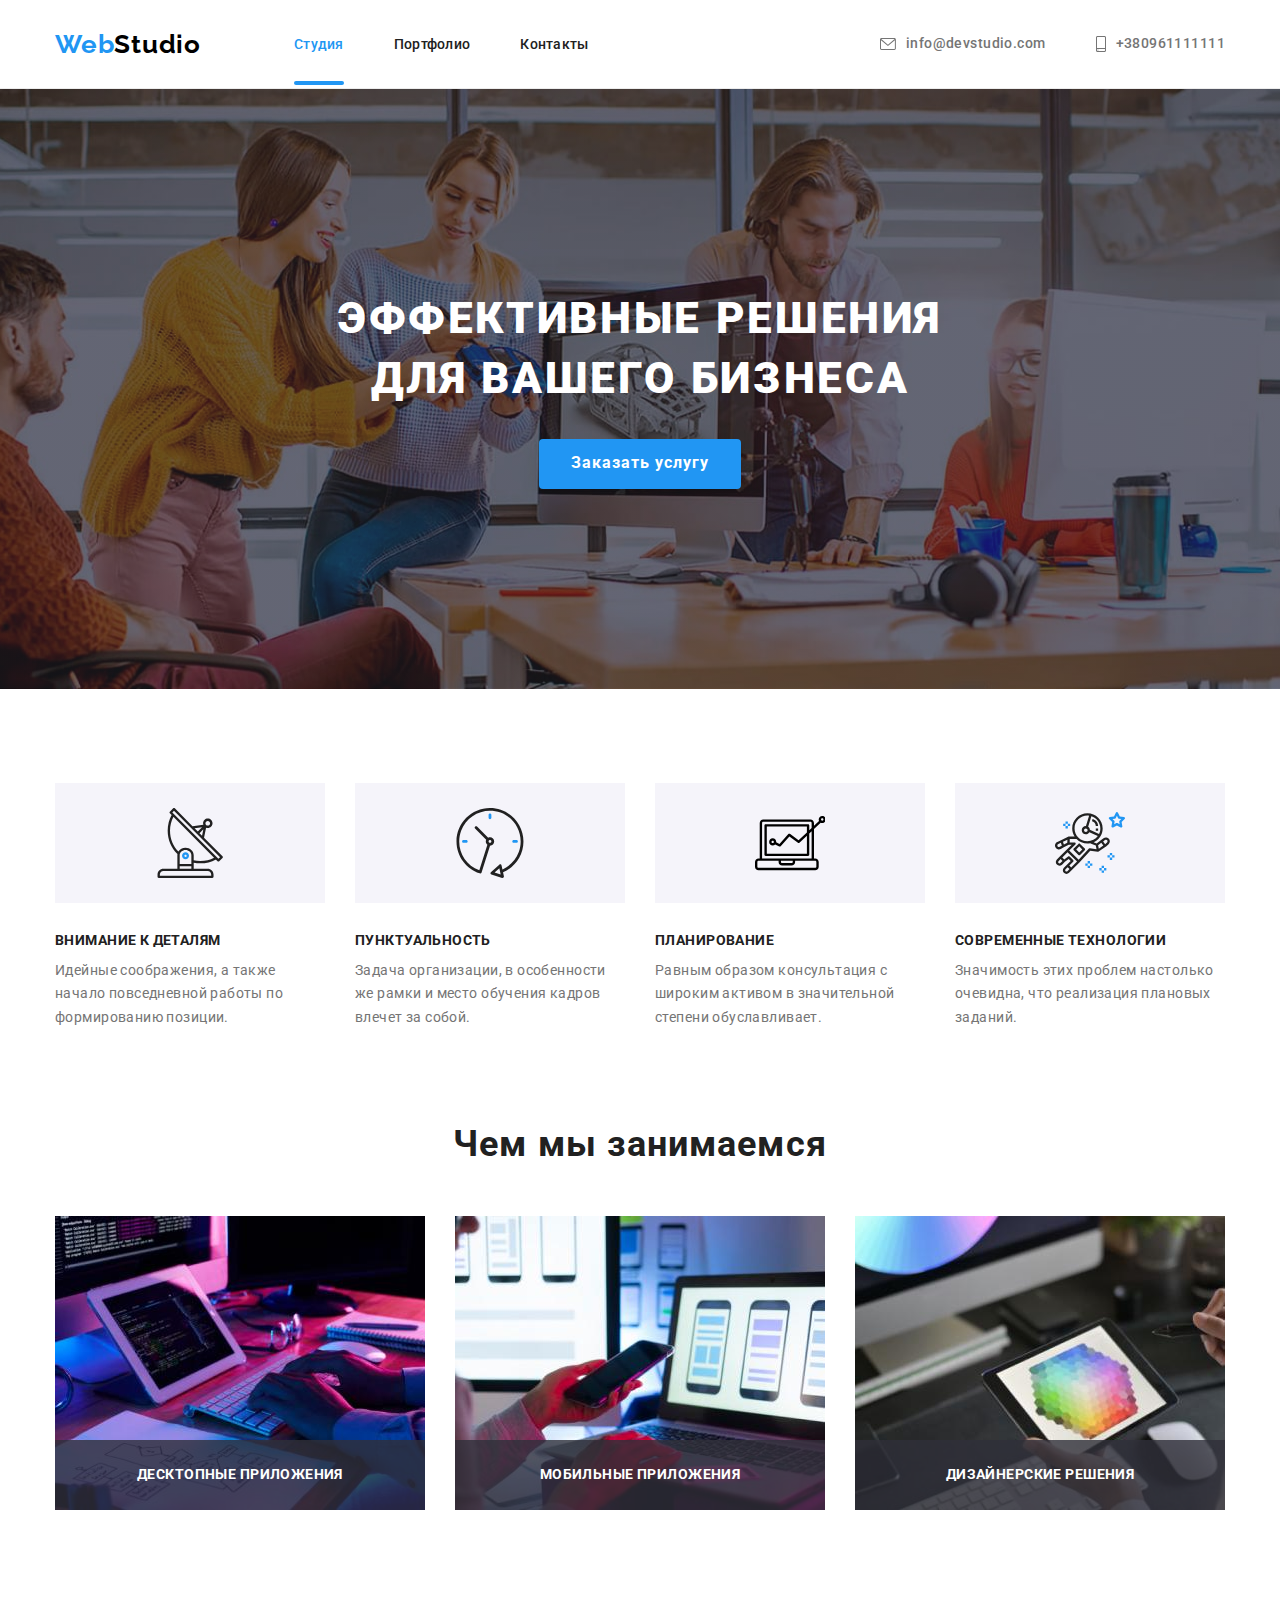
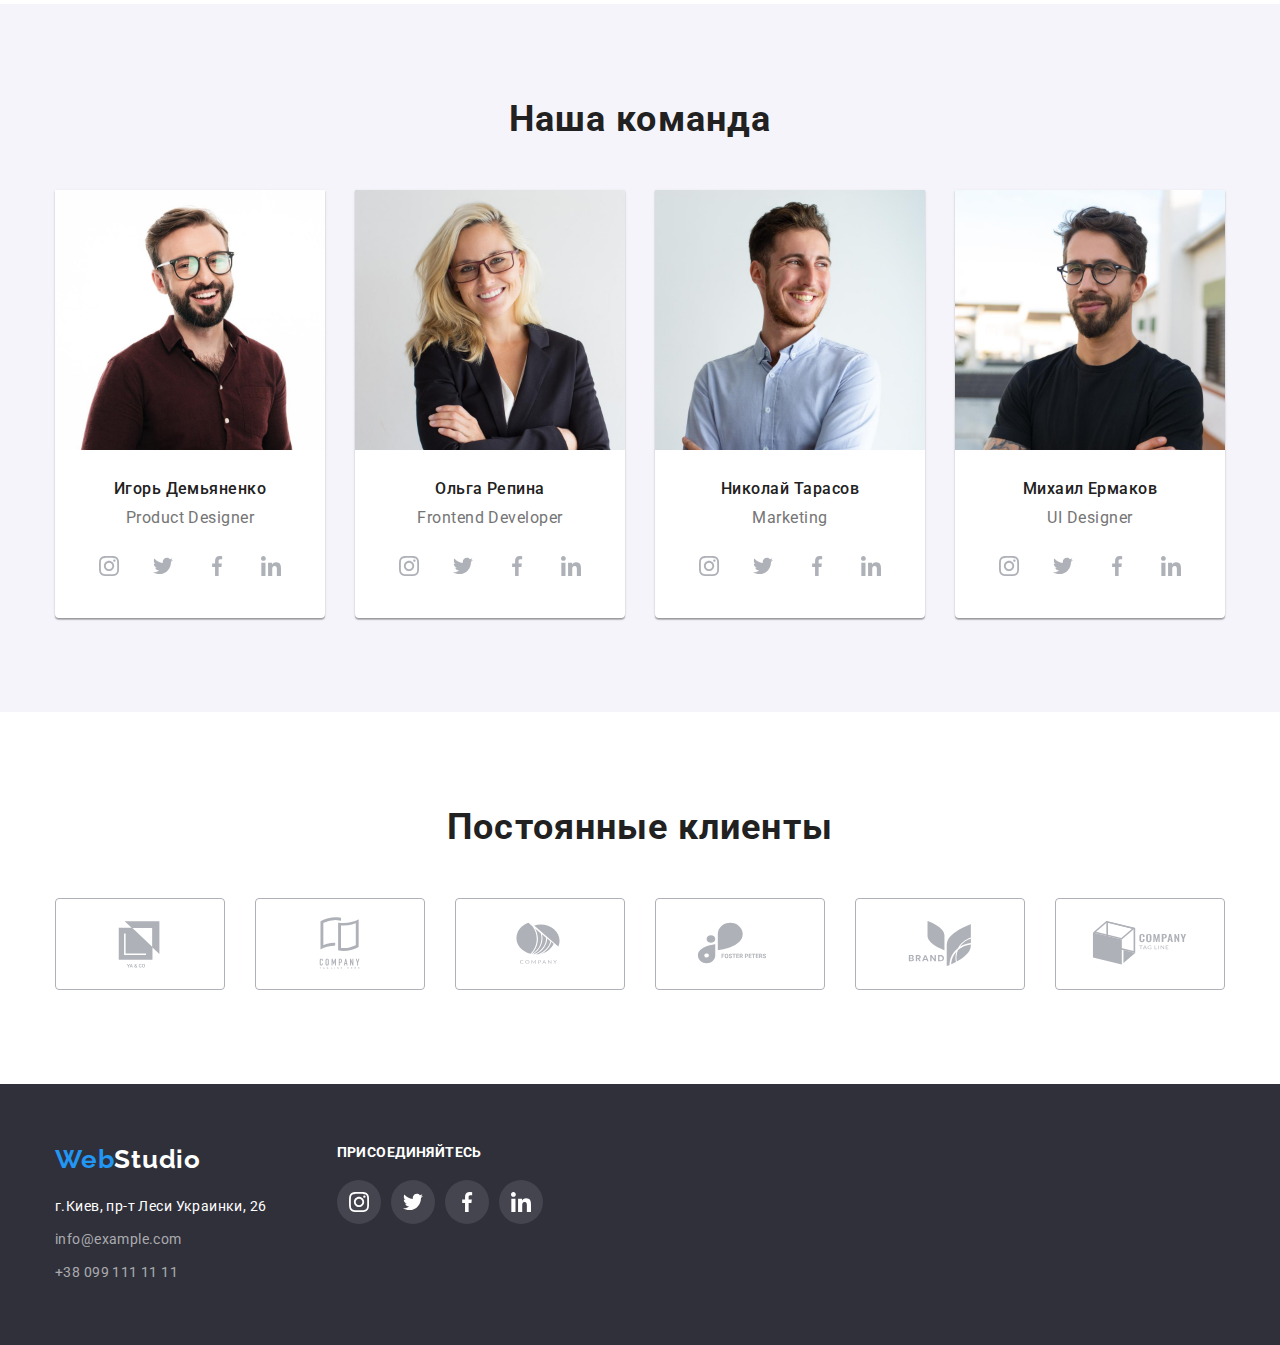
==== index.html @ fc50021f "Тест" ====
<!DOCTYPE html>
<html lang="ru">
<head>
    <meta charset="UTF-8">
    <meta http-equiv="X-UA-Compatible" content="IE=edge">
    <meta name="viewport" content="width=device-width, initial-scale=1.0">
    <title>Студия</title>
    <link rel="preconnect" href="https://fonts.googleapis.com">
    <link rel="preconnect" href="https://fonts.gstatic.com" crossorigin>
    <link href="https://fonts.googleapis.com/css2?family=Raleway:wght@700&family=Roboto:wght@400;500;700;900&display=swap"
        rel="stylesheet">
    <link rel="stylesheet" href="https://cdnjs.cloudflare.com/ajax/libs/modern-normalize/1.1.0/modern-normalize.css"
        integrity="sha512-Y0MM+V6ymRKN2zStTqzQ227DWhhp4Mzdo6gnlRnuaNCbc+YN/ZH0sBCLTM4M0oSy9c9VKiCvd4Jk44aCLrNS5Q=="
        crossorigin="anonymous" referrerpolicy="no-referrer" />
    <link rel="stylesheet" href="./css/style.css">
</head>
<body>
    
    <!--Шапка-->
    
    <header>
        <div class="container header-container">
            <nav class="header-navigation">
                <a class="header-logo" href="./index.html">Web<span class="header-peace-logo">Studio</span></a>
            
                <ul class="header-list">
                    <li class="header-item"><a class="header-link current" href="./index.html">Студия</a></li>
                    <li class="header-item"><a class="header-link" href="./portfolio.html">Портфолио</a></li>
                    <li class="header-item"><a class="header-link" href="">Контакты</a></li>
                </ul>
            </nav>
            
            <ul class="header-mailtel">
                <li class="mail-item"><a class="header-mail" href="mailto:info@devstudio.com">
                   <svg class="mailtel-icon" width="16" height="12">
                       <use href="./images/symbol-defs.svg#icon-message"></use>
                   </svg>
                    info@devstudio.com</a>
                </li>
                <li><a class="header-tel" href="tel:+380961111111">
                    <svg class="mailtel-icon" width="10" height="16">
                        <use href="./images/symbol-defs.svg#icon-smartphone"></use>
                    </svg>
                    +380961111111</a></li>
            </ul>
        </div>
    </header>

    <!--Под шапкой с кнопкой первая секция-->
    
    <main>
    <section class="hero">
        <h1 class="hero-title">Эффективные решения <br> для вашего бизнеса</h1>
        <button type="button" class="hero-button" data-modal-open>Заказать услугу</button>
    </section>

    <!--Про нас 2 секция-->

    <section class="section">
        <div class="container">
            <h2 class="aboutus-title hiden">Наши преимущества</h2>
            <ul class="aboutus-list">
                <li class="aboutus-item"> 
                    <div class="aboutus-icon-box">
                        <svg  width="70" height="70">
                    <use href="./images/symbol-defs.svg#icon-Antena"></use>
                        </svg>
                    </div>
                    <h3 class="aboutus-title">Внимание к деталям</h3>
                    <p class="aboutus-text">Идейные соображения, а также начало повседневной работы по формированию позиции.</p>
                </li>
                <li class="aboutus-item"> 
                    <div class="aboutus-icon-box">
                        <svg  width="70" height="70">
                            <use href="./images/symbol-defs.svg#icon-clock"></use>
                        </svg>
                    </div>
                    <h3 class="aboutus-title">Пунктуальность</h3>
                    <p class="aboutus-text">Задача организации, в особенности же рамки и место обучения кадров влечет за собой.</p>
                </li>
                <li class="aboutus-item"> 
                    <div class="aboutus-icon-box">
                        <svg  width="70" height="70">
                            <use href="./images/symbol-defs.svg#icon-Comp"></use>
                        </svg>
                    </div>
                    <h3 class="aboutus-title">Планирование</h3>
                    <p class="aboutus-text">Равным образом консультация с широким активом в значительной степени обуславливает.</p>
                </li>
                <li class="aboutus-item">
                    <div class="aboutus-icon-box">
                        <svg width="70" height="70">
                            <use href="./images/symbol-defs.svg#icon-astronaut"></use>
                        </svg>
                    </div>
                    <h3 class="aboutus-title">Современные технологии</h3>
                    <p class="aboutus-text">Значимость этих проблем настолько очевидна, что реализация плановых заданий.</p>
                </li>
            </ul>
        </div>
    </section>

    <!--Чем мы занимаемся секция 3-->

    <section class="section ourwork">
        <div class="container ">
            <h2 class="ourwork-title">Чем мы занимаемся</h2>
            <ul class="ourwork-list">
                <li class="ourwork-link">
                        <img src="./images/boxone.jpg" alt="Руки печатают по клавиатуре" width="370">
                        <p class="ourwork-subtitle">Десктопные приложения</p>
                </li>
                <li class="ourwork-link">
                        <img src="./images/boxtwo.jpg" alt="Телефон в руке" width="370">
                        <p class="ourwork-subtitle">Мобильные приложения</p>
                </li>
                <li class="ourwork-link">
                        <img src="./images/boxthree.jpg" alt="Электронный планшет в руках" width="370">
                        <p class="ourwork-subtitle">Дизайнерские решения</p>
                </li>
            </ul>
        </div>
    </section>

    <!--Наша команда секция 4-->

    <section class="section ourteam">
        <div class="container ">
            <h2 class="team">Наша команда</h2>
        <ul class="ourteam-item">
            <li class="ourteam-list">
                <img src="./images/imgone.jpg" alt="Парень в очках улыбается" width="270">
                <div class="ourteam-titletext">
                    <h3 class="team-title">Игорь Демьяненко</h3>
                    <p class="team-text" lang="en">Product Designer</p>
                <ul class="outteam-icon-list">
                    <li class="ourteam-icon-item">
                        <a class="ourteam-icon-link" href=""><svg class="ourteam-icon" width="20" height="20">
                            <use href="./images/symbol-defs.svg#icon-instagram"></use>
                        </svg></a>
                    </li>
                    <li class="ourteam-icon-item">
                        <a class="ourteam-icon-link" href=""><svg class="ourteam-icon" width="20" height="20">
                                <use href="./images/symbol-defs.svg#icon-twitter"></use>
                            </svg></a>
                    </li>
                    <li class="ourteam-icon-item">
                        <a class="ourteam-icon-link" href=""><svg class="ourteam-icon" width="20" height="20">
                                <use href="./images/symbol-defs.svg#icon-facebook"></use>
                            </svg></a>
                    </li>
                    <li class="ourteam-icon-item">
                        <a class="ourteam-icon-link" href=""><svg class="ourteam-icon" width="20" height="20">
                                <use href="./images/symbol-defs.svg#icon-linkedin"></use>
                            </svg></a>
                    </li>
                </ul>
                </div>
            </li>
            <li class="ourteam-list">
                <img src="./images/imgtwo.jpg" alt="Девушка улыбается" width="270">
                <div class="ourteam-titletext">
                    <h3 class="team-title">Ольга Репина</h3>
                    <p class="team-text" lang="en">Frontend Developer</p>
                    <ul class="outteam-icon-list">
                        <li class="ourteam-icon-item">
                            <a class="ourteam-icon-link" href=""><svg class="ourteam-icon" width="20" height="20">
                                    <use href="./images/symbol-defs.svg#icon-instagram"></use>
                                </svg></a>
                        </li>
                        <li class="ourteam-icon-item">
                            <a class="ourteam-icon-link" href=""><svg class="ourteam-icon" width="20" height="20">
                                    <use href="./images/symbol-defs.svg#icon-twitter"></use>
                                </svg></a>
                        </li>
                        <li class="ourteam-icon-item">
                            <a class="ourteam-icon-link" href=""><svg class="ourteam-icon" width="20" height="20">
                                    <use href="./images/symbol-defs.svg#icon-facebook"></use>
                                </svg></a>
                        </li>
                        <li class="ourteam-icon-item">
                            <a class="ourteam-icon-link" href=""><svg class="ourteam-icon" width="20" height="20">
                                    <use href="./images/symbol-defs.svg#icon-linkedin"></use>
                                </svg></a>
                        </li>
                    </ul>
                </div>
            </li>
            <li class="ourteam-list">
                <img src="./images/imgthree.jpg" alt="Парень улыбается" width="270">
                <div class="ourteam-titletext">
                    <h3 class="team-title">Николай Тарасов</h3>
                    <p class="team-text" lang="en">Marketing</p>
                    <ul class="outteam-icon-list">
                        <li class="ourteam-icon-item">
                            <a class="ourteam-icon-link" href=""><svg class="ourteam-icon" width="20" height="20">
                                    <use href="./images/symbol-defs.svg#icon-instagram"></use>
                                </svg></a>
                        </li>
                        <li class="ourteam-icon-item">
                            <a class="ourteam-icon-link" href=""><svg class="ourteam-icon" width="20" height="20">
                                    <use href="./images/symbol-defs.svg#icon-twitter"></use>
                                </svg></a>
                        </li>
                        <li class="ourteam-icon-item">
                            <a class="ourteam-icon-link" href=""><svg class="ourteam-icon" width="20" height="20">
                                    <use href="./images/symbol-defs.svg#icon-facebook"></use>
                                </svg></a>
                        </li>
                        <li class="ourteam-icon-item">
                            <a class="ourteam-icon-link" href=""><svg class="ourteam-icon" width="20" height="20">
                                    <use href="./images/symbol-defs.svg#icon-linkedin"></use>
                                </svg></a>
                        </li>
                    </ul>
                </div>
            </li>
            <li class="ourteam-list">
                <img src="./images/imgfour.jpg" alt="Парень в очках улыбается" width="270">
                <div class="ourteam-titletext">
                    <h3 class="team-title">Михаил Ермаков</h3>
                    <p class="team-text" lang="en">UI Designer</p>
                    <ul class="outteam-icon-list">
                        <li class="ourteam-icon-item">
                            <a class="ourteam-icon-link" href=""><svg class="ourteam-icon" width="20" height="20">
                                    <use href="./images/symbol-defs.svg#icon-instagram"></use>
                                </svg></a>
                        </li>
                        <li class="ourteam-icon-item">
                            <a class="ourteam-icon-link" href=""><svg class="ourteam-icon" width="20" height="20">
                                    <use href="./images/symbol-defs.svg#icon-twitter"></use>
                                </svg></a>
                        </li>
                        <li class="ourteam-icon-item">
                            <a class="ourteam-icon-link" href=""><svg class="ourteam-icon" width="20" height="20">
                                    <use href="./images/symbol-defs.svg#icon-facebook"></use>
                                </svg></a>
                        </li>
                        <li class="ourteam-icon-item">
                            <a class="ourteam-icon-link" href=""><svg class="ourteam-icon" width="20" height="20">
                                    <use href="./images/symbol-defs.svg#icon-linkedin"></use>
                                </svg></a>
                        </li>
                    </ul>
                </div>
            </li>
        </ul>
        </div>
    </section>

    <!-- Постоянные клиенты -->
    <section class="clients">
        <div class="container">
            <h2 class="clients-title">Постоянные клиенты</h2>
            <ul class="clients-list">
                <li class="clients-item">
                    <a href="" class="clients-link">
                        <svg class="clients-icon" width="106" height="60">
                            <use href="./images/symbol-defs.svg#icon-company1"></use>
                        </svg>
                    </a>
                </li>
                <li class="clients-item">
                    <a href="" class="clients-link">
                        <svg class="clients-icon" width="106" height="60">
                            <use href="./images/symbol-defs.svg#icon-company2"></use>
                        </svg>
                    </a>
                </li>
                <li class="clients-item">
                    <a href="" class="clients-link">
                        <svg class="clients-icon" width="106" height="60">
                            <use href="./images/symbol-defs.svg#icon-company3"></use>
                        </svg>
                    </a>
                </li>
                <li class="clients-item">
                    <a href="" class="clients-link">
                        <svg class="clients-icon" width="106" height="60">
                            <use href="./images/symbol-defs.svg#icon-company4"></use>
                        </svg>
                    </a>
                </li>
                <li class="clients-item">
                    <a href="" class="clients-link">
                        <svg class="clients-icon" width="106" height="60">
                            <use href="./images/symbol-defs.svg#icon-company5"></use>
                        </svg>
                    </a>
                </li>
                <li class="clients-item">
                    <a href="" class="clients-link">
                        <svg class="clients-icon" width="106" height="60">
                            <use href="./images/symbol-defs.svg#icon-company6"></use>
                        </svg>
                    </a>
                </li>
            </ul>
        </div>
    </section>
    </main>

    <!--Футер-->

    <footer class="footer">
        <div class="container footer-box">
            <div>
            <a class="footer-logo" href="./index.html">Web<span class="footer-peace-logo">Studio</span></a>
            <address>
                <ul class="footer-item">
                    <li>
                        <a class="location" href="https://goo.gl/maps/q2RPtuhEytgSzPxk9" target="_blank">г.Киев, пр-т Леси
                            Украинки, 26</a>
                    </li>
                    <li><a class="mail" href="mailto:info@example.com">info@example.com</a></li>
                    <li><a class="tel" href="tel:+380991111111">+38 099 111 11 11</a></li>
                </ul>
            </address>
            </div>
            <div class="join">
                <p class="join-title">присоединяйтесь</p>
                <ul class="join-list">
                    <li class="join-item">
                        <a class="join-link" href=""><svg class="join-icon" width="20" height="20">
                                <use href="./images/symbol-defs.svg#icon-instagram"></use>
                            </svg></a>
                    </li>
                    <li class="join-item">
                        <a class="join-link" href=""><svg class="join-icon" width="20" height="20">
                                <use href="./images/symbol-defs.svg#icon-twitter"></use>
                            </svg></a>
                    </li>
                    <li class="join-item">
                        <a class="join-link" href=""><svg class="join-icon" width="20" height="20">
                                <use href="./images/symbol-defs.svg#icon-facebook"></use>
                            </svg></a>
                    </li>
                    <li class="join-item">
                        <a class="join-link" href=""><svg class="join-icon" width="20" height="20">
                                <use href="./images/symbol-defs.svg#icon-linkedin"></use>
                            </svg></a>
                    </li>
                </ul>
            </div>
        </div>
    </footer>

    <div class="backdrop is-hidden" data-modal>
        <div class="backdrop-modal">
            <button class="backdrop-close" type="button" data-modal-close>
                <svg class="backdrop-icon" width="11px" height="11px">
                    <use href="./images/symbol-defs.svg#icon-btn-modal"></use>
                </svg>
            </button>
        </div>
    </div>
    <script src="./js/modal.js"></script>
</body>
</html>
---- css/style.css ----
:root {
  --main-title-color: #ffffff;
  --second-title-color: #212121;
  --main-text-color: #757575;
  --second-text-color: rgba(255, 255, 255, 0.6);
  --accent: #2196f3;
  --background: #2f303a;
  --background-portfolio-btn: #f5f4fa;
}

body {
  font-family: "Roboto", Sans-serif;
  color: var(--main-text-color);
}

/* ------------------------------------*/

p,
h1,
h2,
h3,
h4,
h5,
h6 {
  margin: 0;
}

ul {
  margin: 0;
  padding: 0;
  list-style: none;
}

a {
  text-decoration: none;
}

button {
  cursor: pointer;
  font-family: inherit;
}

.container {
  width: 1200px;
  padding-left: 15px;
  padding-right: 15px;
  margin: 0 auto;
}

/* ---------Header--------------- */
.header-logo {
  font-family: Raleway, sans-serif;
  font-style: normal;
  font-weight: bold;
  font-size: 26px;
  line-height: 1.19;
  letter-spacing: 0.03em;
  color: var(--accent);
  margin-right: 93px;
}

.header-peace-logo {
  color: #000000;
}

.header-logo:focus {
  color: var(--accent);
}

.header-item:not(:last-child) {
  margin-right: 50px;
}

.header-link {
  font-weight: 500;
  font-size: 14px;
  line-height: 1.33;
  letter-spacing: 0.02em;
  color: var(--second-title-color);
  padding-top: 32px;
  padding-bottom: 32px;
  display: block;
  transition: color 250ms cubic-bezier(0.4, 0, 0.2, 1);
  position: relative;
}

.header-link:hover,
.header-link:focus {
  color: var(--accent);
}

.current {
  color: var(--accent);
}

.header-link.current::after {
  content: "";
  width: 100%;
  height: 4px;
  background-color: var(--accent);
  position: absolute;
  bottom: 0;
  left: 0;
  border-radius: 2px;
}

.header-navigation {
  display: flex;
  align-items: center;
}

.header-list {
  display: flex;
}

.header-container {
  display: flex;
}

header {
  border: 1px solid #ececec;
  border-top: none;
  border-left: none;
  border-right: none;
}

.header-mailtel {
  display: flex;
  align-items: center;
  margin-left: auto;
}

.mail-item {
  margin-right: 50px;
}

.header-mail,
.header-tel {
  font-weight: 500;
  font-size: 14px;
  line-height: 1.71;
  letter-spacing: 0.03em;
  color: var(--main-text-color);
  padding-top: 32px;
  padding-bottom: 32px;
  display: flex;
  align-items: center;
  transition: color 250ms cubic-bezier(0.4, 0, 0.2, 1);
}

.header-mail:hover,
.header-mail:focus {
  color: var(--accent);
}

.header-tel:hover,
.header-tel:focus {
  color: var(--accent);
}

.mailtel-icon {
  margin-right: 10px;
  fill: currentColor;
}

/* --------------Hero section ------------------*/

.hero-title {
  align-content: center;
  margin-bottom: 30px;
}

.hero {
  background-image: linear-gradient(
      to right,
      rgba(47, 48, 58, 0.4),
      rgba(47, 48, 58, 0.4)
    ),
    url(../images/background.jpg);
  background-repeat: no-repeat;
  background-position: center;
  background-size: cover;
  margin: 0 auto;
  max-width: 1600px;
  padding-top: 200px;
  padding-bottom: 200px;
}

.hero-title {
  font-weight: 900;
  font-size: 44px;
  line-height: 1.36;
  text-align: center;
  letter-spacing: 0.06em;
  text-transform: uppercase;
  color: var(--main-title-color);
}

.hero-button {
  font-family: inherit;
  font-weight: bold;
  font-size: 16px;
  line-height: 1, 87;
  display: flex;
  align-items: center;
  text-align: center;
  letter-spacing: 0.06em;
  color: var(--main-title-color);
  background-color: var(--accent);
  border: transparent;
  border-radius: 4px;
  cursor: pointer;
  min-height: 50px;
  min-width: 200;
  margin: 0 auto;
  display: block;
  padding: 10px 32px;
  box-shadow: 0px 4px 4px rgba(0, 0, 0, 0.15);
}

/* ---------------About---------------- */

.aboutus-title {
  font-weight: 700;
  font-size: 14px;
  line-height: 1.14;
  letter-spacing: 0.03em;
  text-transform: uppercase;
  color: var(--second-title-color);
  margin-bottom: 10px;
}
.aboutus-text {
  font-size: 14px;
  line-height: 1.71;
  letter-spacing: 0.03em;
  color: var(--main-text-color);
  width: 270px;
}

.aboutus-list {
  display: flex;
}

.hiden {
  position: absolute;
  width: 1px;
  height: 1px;
  margin: -1px;
  border: 0;
  padding: 0;
  white-space: nowrap;
  clip-path: inset(100%);
  clip: rect(0 0 0 0);
  overflow: hidden;
}

.section {
  padding-top: 94px;
}

.aboutus-item:not(:last-child) {
  margin-right: 30px;
}

.aboutus-icon-box {
  display: flex;
  align-items: center;
  justify-content: center;
  width: 270px;
  height: 120px;
  margin-bottom: 30px;
  background-color: var(--background-portfolio-btn);
}

/* -----------ourwork----------- */

.ourwork-title {
  font-weight: bold;
  font-size: 36px;
  line-height: 1.16;
  text-align: center;
  letter-spacing: 0.03em;
  color: var(--second-title-color);
  margin-bottom: 50px;
}

.ourwork-list {
  display: flex;
  justify-content: space-between;
}

.ourwork {
  padding-bottom: 94px;
}

.ourwork-link {
  position: relative;
}

.ourwork-subtitle {
  position: absolute;
  bottom: 0;
  left: 0;
  font-weight: bold;
  font-size: 14px;
  line-height: 1.14;
  text-align: center;
  letter-spacing: 0.03em;
  text-transform: uppercase;
  color: #ffffff;
  background-color: rgba(47, 48, 58, 0.8);
  width: 370px;
  height: 70px;
  display: flex;
  align-items: center;
  justify-content: center;
}

/* -----------Team----------- */
.team {
  font-weight: 700;
  font-size: 36px;
  line-height: 42px;
  text-align: center;
  letter-spacing: 0.03em;
  color: var(--second-title-color);
  margin-bottom: 50px;
}

.team-title {
  font-weight: 500;
  font-size: 16px;
  line-height: 1.18;
  text-align: center;
  letter-spacing: 0.03em;
  color: var(--second-title-color);
  margin-bottom: 10px;
}

.team-text {
  font-size: 16px;
  line-height: 1.18;
  text-align: center;
  letter-spacing: 0.03em;
  color: var(--main-text-color);
  margin-bottom: 16px;
}

.ourteam-titletext {
  padding-top: 30px;
  padding-bottom: 30px;
}

.ourteam-item {
  display: flex;
  justify-content: space-between;
}

.ourteam {
  background-color: var(--background-portfolio-btn);
  padding-bottom: 94px;
}

.outteam-icon-list {
  display: flex;
  justify-content: center;
}

.ourteam-icon-item {
  width: 44px;
  height: 44px;
}

.ourteam-icon-item:not(:last-child) {
  margin-right: 10px;
}

.ourteam-icon-link {
  width: 100%;
  height: 100%;
  display: block;
  border-radius: 50%;
  display: flex;
  align-items: center;
  justify-content: center;
  color: #afb1b8;
  transition-property: color, background-color;
  transition-duration: 250ms;
  transition-timing-function: cubic-bezier(0.4, 0, 0.2, 1);
}

.ourteam-icon-link:hover,
.ourteam-icon-link:focus {
  background-color: var(--accent);
  color: #ffffff;
}

.ourteam-icon {
  fill: currentColor;
}

.ourteam-list {
  background-color: #ffffff;
  box-shadow: 0px 1px 3px rgba(0, 0, 0, 0.12), 0px 1px 1px rgba(0, 0, 0, 0.14),
    0px 2px 1px rgba(0, 0, 0, 0.2);
  border-radius: 0px 0px 4px 4px;
}

/*------------ Постоянные клиенты -----------*/

.clients {
  padding-top: 94px;
  padding-bottom: 94px;
}

.clients-title {
  font-weight: 700;
  font-size: 36px;
  line-height: 42px;
  text-align: center;
  letter-spacing: 0.03em;
  color: var(--second-title-color);
  margin-bottom: 50px;
}

.clients-list {
  display: flex;
}

.clients-item {
  display: flex;
  width: 170px;
  height: 92px;
  align-items: center;
  justify-content: center;
}

.clients-link {
  width: 170px;
  height: 92px;
  display: flex;
  align-items: center;
  justify-content: center;
  color: #afb1b8;
  box-sizing: border-box;
  border: 1px solid #afb1b8;
  border-radius: 4px;
  transition-property: color, background-color, border-color;
  transition-duration: 250ms;
  transition-timing-function: cubic-bezier(0.4, 0, 0.2, 1);
}

.clients-link:hover,
.clients-link:focus {
  color: var(--accent);
  border-color: var(--accent);
}

.clients-icon {
  fill: currentColor;
}

.clients-item:not(:last-child) {
  margin-right: 30px;
}

/* -----------Footer---------- */

.footer {
  background-color: var(--background);
  padding-top: 60px;
  padding-bottom: 60px;
}

.footer-logo {
  font-family: Raleway;
  font-style: normal;
  font-weight: bold;
  font-size: 26px;
  line-height: 1.19;
  letter-spacing: 0.03em;
  color: var(--accent);
  margin-bottom: 20px;
  display: block;
}

.footer-peace-logo {
  font-family: Raleway;
  font-style: normal;
  font-weight: bold;
  font-size: 26px;
  line-height: 1.19;
  letter-spacing: 0.03em;
  color: var(--main-title-color);
}

/* ---------Addres---------- */

.location {
  font-style: normal;
  font-size: 14px;
  line-height: 1.71;
  letter-spacing: 0.03em;
  color: var(--main-title-color);
  margin-bottom: 9px;
  display: block;
  transition-property: color, background-color;
  transition-duration: 250ms;
  transition-timing-function: cubic-bezier(0.4, 0, 0.2, 1);
}

.mail {
  font-style: normal;
  font-size: 14px;
  line-height: 1.71;
  letter-spacing: 0.03em;
  color: var(--second-text-color);
  margin-bottom: 9px;
  display: block;
  transition-property: color, background-color;
  transition-duration: 250ms;
  transition-timing-function: cubic-bezier(0.4, 0, 0.2, 1);
}

.tel {
  font-style: normal;
  font-size: 14px;
  line-height: 1.71;
  letter-spacing: 0.03em;
  color: var(--second-text-color);
  transition-property: color, background-color;
  transition-duration: 250ms;
  transition-timing-function: cubic-bezier(0.4, 0, 0.2, 1);
}

.tel:hover,
.tel:focus {
  color: var(--accent);
}

.mail:hover,
.mail:focus {
  color: var(--accent);
}

.location:hover,
.location:focus {
  color: var(--accent);
}

.join-title {
  font-family: Roboto;
  font-style: normal;
  font-weight: bold;
  font-size: 14px;
  line-height: 16px;
  letter-spacing: 0.03em;
  text-transform: uppercase;
  color: var(--main-title-color);
  margin-bottom: 20px;
}

.join {
  margin-left: 70px;
}

.join-list {
  display: flex;
  justify-content: center;
}

.join-link {
  width: 44px;
  height: 44px;
  background-color: rgba(255, 255, 255, 0.1);
  border-radius: 50%;
  display: flex;
  align-items: center;
  justify-content: center;
  transition-property: background-color;
  transition-duration: 250ms;
  transition-timing-function: cubic-bezier(0.4, 0, 0.2, 1);
}

.join-item:not(:last-child) {
  margin-right: 10px;
}

.footer-box {
  display: flex;
  justify-content: baseline;
}

.join-link {
  color: var(--main-title-color);
}

.join-link:hover,
.join-link:focus {
  background-color: var(--accent);
}

.join-icon {
  fill: currentColor;
}

/* --------- Portfolio----------- */
/* -----------Button------------- */
.btn-item:hover,
.btn-item:focus {
  color: var(--main-title-color);
  background-color: var(--accent);
  box-shadow: 0px 3px 1px rgba(0, 0, 0, 0.1), 0px 1px 2px rgba(0, 0, 0, 0.08),
    0px 2px 2px rgba(0, 0, 0, 0.12);
}

.btn-item {
  font-family: inherit;
  font-weight: 500;
  font-size: 16px;
  line-height: 1.62;
  text-align: center;
  letter-spacing: 0.03em;
  color: var(--second-title-color);
  background-color: var(--background-portfolio-btn);
  border: transparent;
  border-radius: 4px;
  cursor: pointer;
  min-height: 38px;
  padding: 6px 22px;
  transition-property: color, background-color, box-shadow;
  transition-duration: 250ms;
  transition-timing-function: cubic-bezier(0.4, 0, 0.2, 1);
}

.main-btn:not(:last-child) {
  margin-right: 8px;
}

/* ----------main------------------ */

.main {
  padding-top: 94px;
  padding-bottom: 94px;
}

.main-title {
  font-weight: 700;
  font-size: 18px;
  line-height: 2;
  letter-spacing: 0.06em;
  color: var(--second-title-color);
  margin-bottom: 4px;
}

.main-text {
  font-size: 16px;
  line-height: 1.87;
  letter-spacing: 0.03em;
  color: var(--main-text-color);
}

.main-buttons {
  margin-bottom: 50px;
  display: flex;
  justify-content: center;
}

.main-list {
  display: flex;
  flex-wrap: wrap;
}

.main-link {
  margin-right: 30px;
  margin-bottom: 30px;
  transition-property: box-shadow;
  transition-duration: 250ms;
  transition-timing-function: cubic-bezier(0.4, 0, 0.2, 1);
}

.main-link:hover .main-drop-info {
  transform: translateY(0);
}

.main-drop-block {
  position: relative;
  overflow: hidden;
}

.main-drop-info {
  position: absolute;
  top: 0;
  left: 0;
  background-color: rgba(33, 150, 243, 0.9);
  width: 100%;
  height: 100%;
  padding: 63px 24px;
  font-family: Roboto;
  font-size: 18px;
  line-height: 1.56;
  letter-spacing: 0.03em;
  color: var(--main-title-color);
  transform: translateY(100%);
  transition-property: transform;
  transition-duration: 250ms;
  transition-timing-function: cubic-bezier(0.4, 0, 0.2, 1);
}

.main-link:nth-child(3n) {
  margin-right: 0px;
}

.main-border {
  border: 1px solid #eeeeee;
  box-sizing: border-box;
  border-top: none;
  padding: 20px 24px;
}

img {
  display: block;
  max-width: 100%;
  height: auto;
}

.main-link:hover {
  box-shadow: 0px 1px 3px rgba(0, 0, 0, 0.12), 0px 1px 1px rgba(0, 0, 0, 0.14),
    0px 2px 1px rgba(0, 0, 0, 0.2);
}

.backdrop {
  width: 100vw;
  height: 100vh;
  background-color: rgba(0, 0, 0, 0.2);
  position: fixed;
  top: 0;
  transition: opacity 1000ms, visibility 1000ms;
}

.backdrop.is-hidden .backdrop-modal {
  transform: translateX(2000px);
  transition: transform 1000ms;
}

.backdrop-modal {
  width: 528px;
  min-height: 581px;
  background-color: var(--main-title-color);
  box-shadow: 0px 1px 3px rgba(0, 0, 0, 0.12), 0px 1px 1px rgba(0, 0, 0, 0.14),
    0px 2px 1px rgba(0, 0, 0, 0.2);
  border-radius: 4px;
  position: absolute;
  top: 50%;
  left: 50%;
  transform: translate(-50%, -50%);
  transition: transform 1000ms;
}

.backdrop-close {
  width: 30px;
  height: 30px;
  border: 1px solid rgba(0, 0, 0, 0.1);
  border-radius: 50%;
  position: absolute;
  top: 8px;
  right: 8px;
  background-color: #ffffff;
}

.is-hidden {
  visibility: hidden;
  opacity: 0;
  pointer-events: none;
}
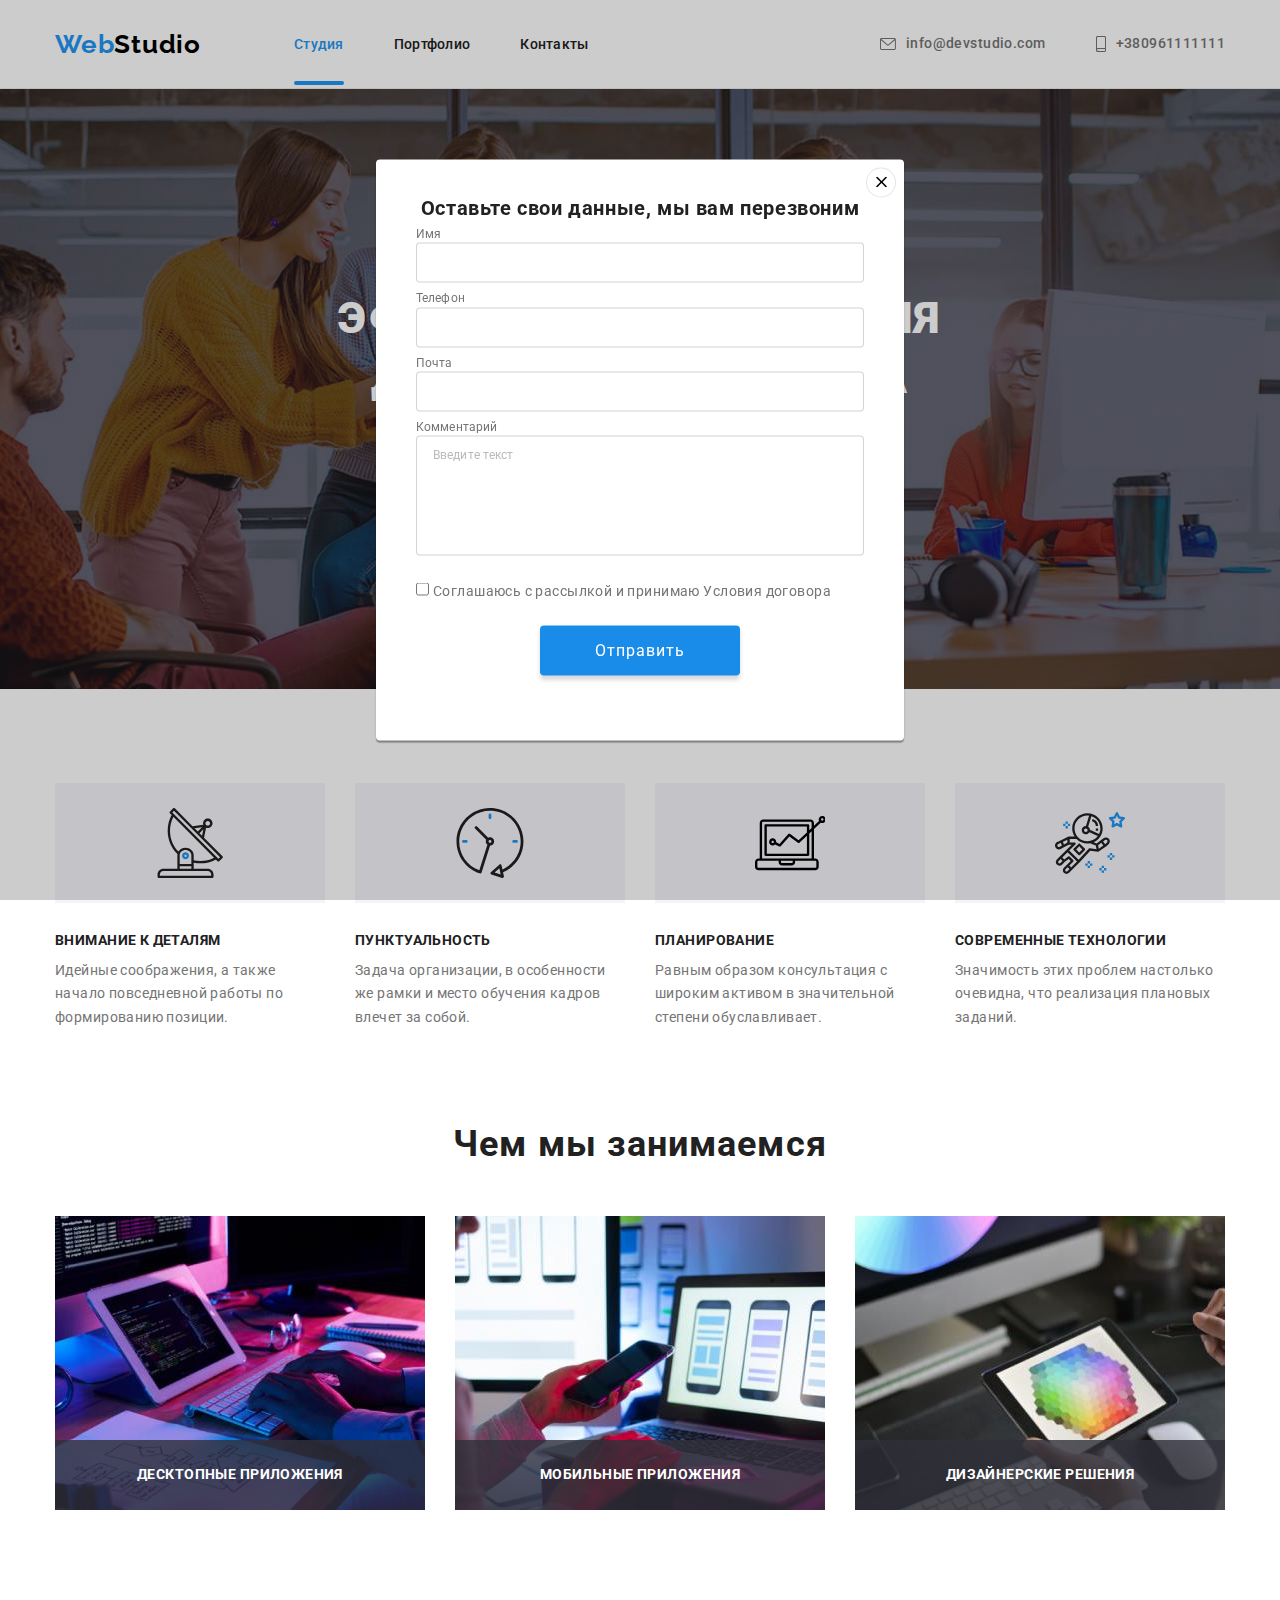
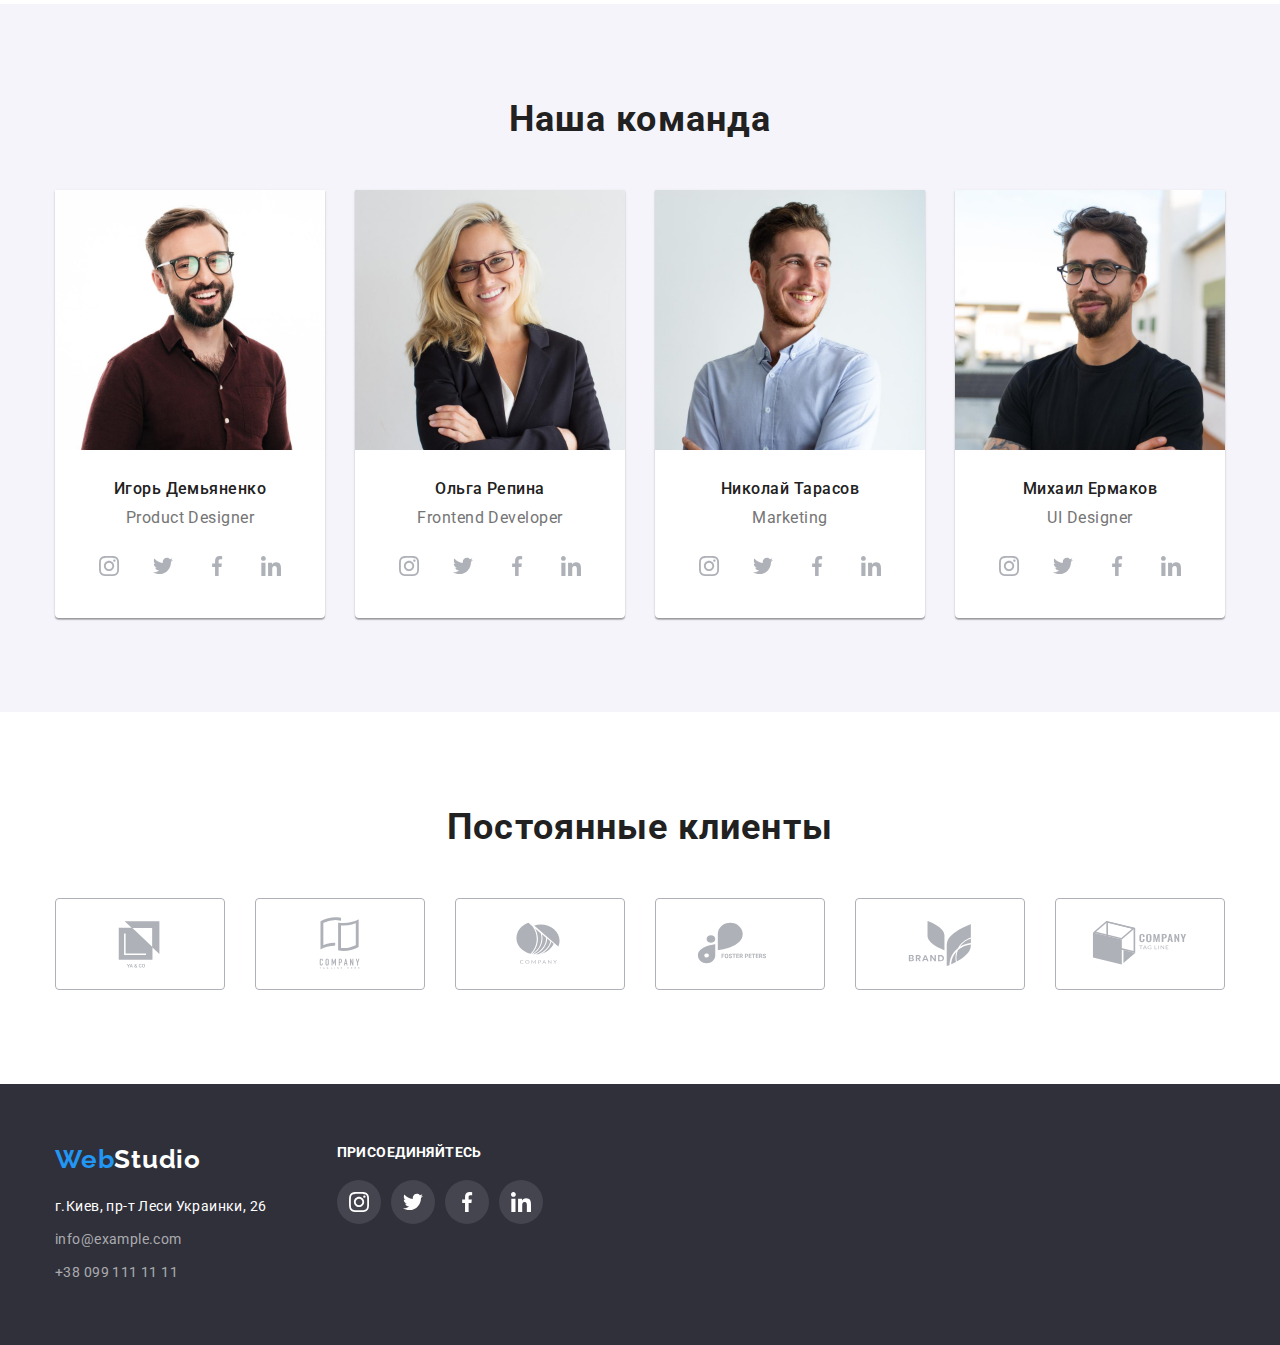
==== commit b2680868: "Модалка (не до конца)" ====
--- a/index.html
+++ b/index.html
@@ -1,364 +1,524 @@
 <!DOCTYPE html>
 <html lang="ru">
-<head>
-    <meta charset="UTF-8">
-    <meta http-equiv="X-UA-Compatible" content="IE=edge">
-    <meta name="viewport" content="width=device-width, initial-scale=1.0">
+  <head>
+    <meta charset="UTF-8" />
+    <meta http-equiv="X-UA-Compatible" content="IE=edge" />
+    <meta name="viewport" content="width=device-width, initial-scale=1.0" />
     <title>Студия</title>
-    <link rel="preconnect" href="https://fonts.googleapis.com">
-    <link rel="preconnect" href="https://fonts.gstatic.com" crossorigin>
-    <link href="https://fonts.googleapis.com/css2?family=Raleway:wght@700&family=Roboto:wght@400;500;700;900&display=swap"
-        rel="stylesheet">
-    <link rel="stylesheet" href="https://cdnjs.cloudflare.com/ajax/libs/modern-normalize/1.1.0/modern-normalize.css"
-        integrity="sha512-Y0MM+V6ymRKN2zStTqzQ227DWhhp4Mzdo6gnlRnuaNCbc+YN/ZH0sBCLTM4M0oSy9c9VKiCvd4Jk44aCLrNS5Q=="
-        crossorigin="anonymous" referrerpolicy="no-referrer" />
-    <link rel="stylesheet" href="./css/style.css">
-</head>
-<body>
-    
+    <link rel="preconnect" href="https://fonts.googleapis.com" />
+    <link rel="preconnect" href="https://fonts.gstatic.com" crossorigin />
+    <link
+      href="https://fonts.googleapis.com/css2?family=Raleway:wght@700&family=Roboto:wght@400;500;700;900&display=swap"
+      rel="stylesheet"
+    />
+    <link
+      rel="stylesheet"
+      href="https://cdnjs.cloudflare.com/ajax/libs/modern-normalize/1.1.0/modern-normalize.css"
+      integrity="sha512-Y0MM+V6ymRKN2zStTqzQ227DWhhp4Mzdo6gnlRnuaNCbc+YN/ZH0sBCLTM4M0oSy9c9VKiCvd4Jk44aCLrNS5Q=="
+      crossorigin="anonymous"
+      referrerpolicy="no-referrer"
+    />
+    <link rel="stylesheet" href="./css/style.css" />
+  </head>
+  <body>
     <!--Шапка-->
-    
+
     <header>
-        <div class="container header-container">
-            <nav class="header-navigation">
-                <a class="header-logo" href="./index.html">Web<span class="header-peace-logo">Studio</span></a>
-            
-                <ul class="header-list">
-                    <li class="header-item"><a class="header-link current" href="./index.html">Студия</a></li>
-                    <li class="header-item"><a class="header-link" href="./portfolio.html">Портфолио</a></li>
-                    <li class="header-item"><a class="header-link" href="">Контакты</a></li>
+      <div class="container header-container">
+        <nav class="header-navigation">
+          <a class="header-logo" href="./index.html"
+            >Web<span class="header-peace-logo">Studio</span></a
+          >
+
+          <ul class="header-list">
+            <li class="header-item">
+              <a class="header-link current" href="./index.html">Студия</a>
+            </li>
+            <li class="header-item">
+              <a class="header-link" href="./portfolio.html">Портфолио</a>
+            </li>
+            <li class="header-item">
+              <a class="header-link" href="">Контакты</a>
+            </li>
+          </ul>
+        </nav>
+
+        <ul class="header-mailtel">
+          <li class="mail-item">
+            <a class="header-mail" href="mailto:info@devstudio.com">
+              <svg class="mailtel-icon" width="16" height="12">
+                <use href="./images/symbol-defs.svg#icon-message"></use>
+              </svg>
+              info@devstudio.com</a
+            >
+          </li>
+          <li>
+            <a class="header-tel" href="tel:+380961111111">
+              <svg class="mailtel-icon" width="10" height="16">
+                <use href="./images/symbol-defs.svg#icon-smartphone"></use>
+              </svg>
+              +380961111111</a
+            >
+          </li>
+        </ul>
+      </div>
+    </header>
+
+    <!--Под шапкой с кнопкой первая секция-->
+
+    <main>
+      <section class="hero">
+        <h1 class="hero-title">
+          Эффективные решения <br />
+          для вашего бизнеса
+        </h1>
+        <button type="button" class="hero-button" data-modal-open>
+          Заказать услугу
+        </button>
+      </section>
+
+      <!--Про нас 2 секция-->
+
+      <section class="section">
+        <div class="container">
+          <h2 class="aboutus-title hiden">Наши преимущества</h2>
+          <ul class="aboutus-list">
+            <li class="aboutus-item">
+              <div class="aboutus-icon-box">
+                <svg width="70" height="70">
+                  <use href="./images/symbol-defs.svg#icon-Antena"></use>
+                </svg>
+              </div>
+              <h3 class="aboutus-title">Внимание к деталям</h3>
+              <p class="aboutus-text">
+                Идейные соображения, а также начало повседневной работы по
+                формированию позиции.
+              </p>
+            </li>
+            <li class="aboutus-item">
+              <div class="aboutus-icon-box">
+                <svg width="70" height="70">
+                  <use href="./images/symbol-defs.svg#icon-clock"></use>
+                </svg>
+              </div>
+              <h3 class="aboutus-title">Пунктуальность</h3>
+              <p class="aboutus-text">
+                Задача организации, в особенности же рамки и место обучения
+                кадров влечет за собой.
+              </p>
+            </li>
+            <li class="aboutus-item">
+              <div class="aboutus-icon-box">
+                <svg width="70" height="70">
+                  <use href="./images/symbol-defs.svg#icon-Comp"></use>
+                </svg>
+              </div>
+              <h3 class="aboutus-title">Планирование</h3>
+              <p class="aboutus-text">
+                Равным образом консультация с широким активом в значительной
+                степени обуславливает.
+              </p>
+            </li>
+            <li class="aboutus-item">
+              <div class="aboutus-icon-box">
+                <svg width="70" height="70">
+                  <use href="./images/symbol-defs.svg#icon-astronaut"></use>
+                </svg>
+              </div>
+              <h3 class="aboutus-title">Современные технологии</h3>
+              <p class="aboutus-text">
+                Значимость этих проблем настолько очевидна, что реализация
+                плановых заданий.
+              </p>
+            </li>
+          </ul>
+        </div>
+      </section>
+
+      <!--Чем мы занимаемся секция 3-->
+
+      <section class="section ourwork">
+        <div class="container">
+          <h2 class="ourwork-title">Чем мы занимаемся</h2>
+          <ul class="ourwork-list">
+            <li class="ourwork-link">
+              <img
+                src="./images/boxone.jpg"
+                alt="Руки печатают по клавиатуре"
+                width="370"
+              />
+              <p class="ourwork-subtitle">Десктопные приложения</p>
+            </li>
+            <li class="ourwork-link">
+              <img src="./images/boxtwo.jpg" alt="Телефон в руке" width="370" />
+              <p class="ourwork-subtitle">Мобильные приложения</p>
+            </li>
+            <li class="ourwork-link">
+              <img
+                src="./images/boxthree.jpg"
+                alt="Электронный планшет в руках"
+                width="370"
+              />
+              <p class="ourwork-subtitle">Дизайнерские решения</p>
+            </li>
+          </ul>
+        </div>
+      </section>
+
+      <!--Наша команда секция 4-->
+
+      <section class="section ourteam">
+        <div class="container">
+          <h2 class="team">Наша команда</h2>
+          <ul class="ourteam-item">
+            <li class="ourteam-list">
+              <img
+                src="./images/imgone.jpg"
+                alt="Парень в очках улыбается"
+                width="270"
+              />
+              <div class="ourteam-titletext">
+                <h3 class="team-title">Игорь Демьяненко</h3>
+                <p class="team-text" lang="en">Product Designer</p>
+                <ul class="outteam-icon-list">
+                  <li class="ourteam-icon-item">
+                    <a class="ourteam-icon-link" href=""
+                      ><svg class="ourteam-icon" width="20" height="20">
+                        <use
+                          href="./images/symbol-defs.svg#icon-instagram"
+                        ></use>
+                      </svg>
+                    </a>
+                  </li>
+                  <li class="ourteam-icon-item">
+                    <a class="ourteam-icon-link" href=""
+                      ><svg class="ourteam-icon" width="20" height="20">
+                        <use href="./images/symbol-defs.svg#icon-twitter"></use>
+                      </svg>
+                    </a>
+                  </li>
+                  <li class="ourteam-icon-item">
+                    <a class="ourteam-icon-link" href=""
+                      ><svg class="ourteam-icon" width="20" height="20">
+                        <use
+                          href="./images/symbol-defs.svg#icon-facebook"
+                        ></use>
+                      </svg>
+                    </a>
+                  </li>
+                  <li class="ourteam-icon-item">
+                    <a class="ourteam-icon-link" href=""
+                      ><svg class="ourteam-icon" width="20" height="20">
+                        <use
+                          href="./images/symbol-defs.svg#icon-linkedin"
+                        ></use>
+                      </svg>
+                    </a>
+                  </li>
                 </ul>
-            </nav>
-            
-            <ul class="header-mailtel">
-                <li class="mail-item"><a class="header-mail" href="mailto:info@devstudio.com">
-                   <svg class="mailtel-icon" width="16" height="12">
-                       <use href="./images/symbol-defs.svg#icon-message"></use>
-                   </svg>
-                    info@devstudio.com</a>
-                </li>
-                <li><a class="header-tel" href="tel:+380961111111">
-                    <svg class="mailtel-icon" width="10" height="16">
-                        <use href="./images/symbol-defs.svg#icon-smartphone"></use>
-                    </svg>
-                    +380961111111</a></li>
+              </div>
+            </li>
+            <li class="ourteam-list">
+              <img
+                src="./images/imgtwo.jpg"
+                alt="Девушка улыбается"
+                width="270"
+              />
+              <div class="ourteam-titletext">
+                <h3 class="team-title">Ольга Репина</h3>
+                <p class="team-text" lang="en">Frontend Developer</p>
+                <ul class="outteam-icon-list">
+                  <li class="ourteam-icon-item">
+                    <a class="ourteam-icon-link" href=""
+                      ><svg class="ourteam-icon" width="20" height="20">
+                        <use
+                          href="./images/symbol-defs.svg#icon-instagram"
+                        ></use>
+                      </svg>
+                    </a>
+                  </li>
+                  <li class="ourteam-icon-item">
+                    <a class="ourteam-icon-link" href="">
+                      <svg class="ourteam-icon" width="20" height="20">
+                        <use href="./images/symbol-defs.svg#icon-twitter"></use>
+                      </svg>
+                    </a>
+                  </li>
+                  <li class="ourteam-icon-item">
+                    <a class="ourteam-icon-link" href=""
+                      ><svg class="ourteam-icon" width="20" height="20">
+                        <use
+                          href="./images/symbol-defs.svg#icon-facebook"
+                        ></use>
+                      </svg>
+                    </a>
+                  </li>
+                  <li class="ourteam-icon-item">
+                    <a class="ourteam-icon-link" href=""
+                      ><svg class="ourteam-icon" width="20" height="20">
+                        <use
+                          href="./images/symbol-defs.svg#icon-linkedin"
+                        ></use>
+                      </svg>
+                    </a>
+                  </li>
+                </ul>
+              </div>
+            </li>
+            <li class="ourteam-list">
+              <img
+                src="./images/imgthree.jpg"
+                alt="Парень улыбается"
+                width="270"
+              />
+              <div class="ourteam-titletext">
+                <h3 class="team-title">Николай Тарасов</h3>
+                <p class="team-text" lang="en">Marketing</p>
+                <ul class="outteam-icon-list">
+                  <li class="ourteam-icon-item">
+                    <a class="ourteam-icon-link" href=""
+                      ><svg class="ourteam-icon" width="20" height="20">
+                        <use
+                          href="./images/symbol-defs.svg#icon-instagram"
+                        ></use>
+                      </svg>
+                    </a>
+                  </li>
+                  <li class="ourteam-icon-item">
+                    <a class="ourteam-icon-link" href=""
+                      ><svg class="ourteam-icon" width="20" height="20">
+                        <use href="./images/symbol-defs.svg#icon-twitter"></use>
+                      </svg>
+                    </a>
+                  </li>
+                  <li class="ourteam-icon-item">
+                    <a class="ourteam-icon-link" href=""
+                      ><svg class="ourteam-icon" width="20" height="20">
+                        <use
+                          href="./images/symbol-defs.svg#icon-facebook"
+                        ></use>
+                      </svg>
+                    </a>
+                  </li>
+                  <li class="ourteam-icon-item">
+                    <a class="ourteam-icon-link" href=""
+                      ><svg class="ourteam-icon" width="20" height="20">
+                        <use
+                          href="./images/symbol-defs.svg#icon-linkedin"
+                        ></use>
+                      </svg>
+                    </a>
+                  </li>
+                </ul>
+              </div>
+            </li>
+            <li class="ourteam-list">
+              <img
+                src="./images/imgfour.jpg"
+                alt="Парень в очках улыбается"
+                width="270"
+              />
+              <div class="ourteam-titletext">
+                <h3 class="team-title">Михаил Ермаков</h3>
+                <p class="team-text" lang="en">UI Designer</p>
+                <ul class="outteam-icon-list">
+                  <li class="ourteam-icon-item">
+                    <a class="ourteam-icon-link" href=""
+                      ><svg class="ourteam-icon" width="20" height="20">
+                        <use
+                          href="./images/symbol-defs.svg#icon-instagram"
+                        ></use>
+                      </svg>
+                    </a>
+                  </li>
+                  <li class="ourteam-icon-item">
+                    <a class="ourteam-icon-link" href=""
+                      ><svg class="ourteam-icon" width="20" height="20">
+                        <use href="./images/symbol-defs.svg#icon-twitter"></use>
+                      </svg>
+                    </a>
+                  </li>
+                  <li class="ourteam-icon-item">
+                    <a class="ourteam-icon-link" href=""
+                      ><svg class="ourteam-icon" width="20" height="20">
+                        <use
+                          href="./images/symbol-defs.svg#icon-facebook"
+                        ></use>
+                      </svg>
+                    </a>
+                  </li>
+                  <li class="ourteam-icon-item">
+                    <a class="ourteam-icon-link" href=""
+                      ><svg class="ourteam-icon" width="20" height="20">
+                        <use
+                          href="./images/symbol-defs.svg#icon-linkedin"
+                        ></use>
+                      </svg>
+                    </a>
+                  </li>
+                </ul>
+              </div>
+            </li>
+          </ul>
+        </div>
+      </section>
+
+      <!-- Постоянные клиенты -->
+      <section class="clients">
+        <div class="container">
+          <h2 class="clients-title">Постоянные клиенты</h2>
+          <ul class="clients-list">
+            <li class="clients-item">
+              <a href="" class="clients-link">
+                <svg class="clients-icon" width="106" height="60">
+                  <use href="./images/symbol-defs.svg#icon-company1"></use>
+                </svg>
+              </a>
+            </li>
+            <li class="clients-item">
+              <a href="" class="clients-link">
+                <svg class="clients-icon" width="106" height="60">
+                  <use href="./images/symbol-defs.svg#icon-company2"></use>
+                </svg>
+              </a>
+            </li>
+            <li class="clients-item">
+              <a href="" class="clients-link">
+                <svg class="clients-icon" width="106" height="60">
+                  <use href="./images/symbol-defs.svg#icon-company3"></use>
+                </svg>
+              </a>
+            </li>
+            <li class="clients-item">
+              <a href="" class="clients-link">
+                <svg class="clients-icon" width="106" height="60">
+                  <use href="./images/symbol-defs.svg#icon-company4"></use>
+                </svg>
+              </a>
+            </li>
+            <li class="clients-item">
+              <a href="" class="clients-link">
+                <svg class="clients-icon" width="106" height="60">
+                  <use href="./images/symbol-defs.svg#icon-company5"></use>
+                </svg>
+              </a>
+            </li>
+            <li class="clients-item">
+              <a href="" class="clients-link">
+                <svg class="clients-icon" width="106" height="60">
+                  <use href="./images/symbol-defs.svg#icon-company6"></use>
+                </svg>
+              </a>
+            </li>
+          </ul>
+        </div>
+      </section>
+    </main>
+
+    <!--Футер-->
+
+    <footer class="footer">
+      <div class="container footer-box">
+        <div>
+          <a class="footer-logo" href="./index.html"
+            >Web<span class="footer-peace-logo">Studio</span></a
+          >
+          <address>
+            <ul class="footer-item">
+              <li>
+                <a
+                  class="location"
+                  href="https://goo.gl/maps/q2RPtuhEytgSzPxk9"
+                  target="_blank"
+                  >г.Киев, пр-т Леси Украинки, 26</a
+                >
+              </li>
+              <li>
+                <a class="mail" href="mailto:info@example.com"
+                  >info@example.com</a
+                >
+              </li>
+              <li>
+                <a class="tel" href="tel:+380991111111">+38 099 111 11 11</a>
+              </li>
             </ul>
+          </address>
         </div>
-    </header>
-
-    <!--Под шапкой с кнопкой первая секция-->
-    
-    <main>
-    <section class="hero">
-        <h1 class="hero-title">Эффективные решения <br> для вашего бизнеса</h1>
-        <button type="button" class="hero-button" data-modal-open>Заказать услугу</button>
-    </section>
-
-    <!--Про нас 2 секция-->
-
-    <section class="section">
-        <div class="container">
-            <h2 class="aboutus-title hiden">Наши преимущества</h2>
-            <ul class="aboutus-list">
-                <li class="aboutus-item"> 
-                    <div class="aboutus-icon-box">
-                        <svg  width="70" height="70">
-                    <use href="./images/symbol-defs.svg#icon-Antena"></use>
-                        </svg>
-                    </div>
-                    <h3 class="aboutus-title">Внимание к деталям</h3>
-                    <p class="aboutus-text">Идейные соображения, а также начало повседневной работы по формированию позиции.</p>
-                </li>
-                <li class="aboutus-item"> 
-                    <div class="aboutus-icon-box">
-                        <svg  width="70" height="70">
-                            <use href="./images/symbol-defs.svg#icon-clock"></use>
-                        </svg>
-                    </div>
-                    <h3 class="aboutus-title">Пунктуальность</h3>
-                    <p class="aboutus-text">Задача организации, в особенности же рамки и место обучения кадров влечет за собой.</p>
-                </li>
-                <li class="aboutus-item"> 
-                    <div class="aboutus-icon-box">
-                        <svg  width="70" height="70">
-                            <use href="./images/symbol-defs.svg#icon-Comp"></use>
-                        </svg>
-                    </div>
-                    <h3 class="aboutus-title">Планирование</h3>
-                    <p class="aboutus-text">Равным образом консультация с широким активом в значительной степени обуславливает.</p>
-                </li>
-                <li class="aboutus-item">
-                    <div class="aboutus-icon-box">
-                        <svg width="70" height="70">
-                            <use href="./images/symbol-defs.svg#icon-astronaut"></use>
-                        </svg>
-                    </div>
-                    <h3 class="aboutus-title">Современные технологии</h3>
-                    <p class="aboutus-text">Значимость этих проблем настолько очевидна, что реализация плановых заданий.</p>
-                </li>
-            </ul>
+        <div class="join">
+          <p class="join-title">присоединяйтесь</p>
+          <ul class="join-list">
+            <li class="join-item">
+              <a class="join-link" href=""
+                ><svg class="join-icon" width="20" height="20">
+                  <use href="./images/symbol-defs.svg#icon-instagram"></use>
+                </svg>
+              </a>
+            </li>
+            <li class="join-item">
+              <a class="join-link" href=""
+                ><svg class="join-icon" width="20" height="20">
+                  <use href="./images/symbol-defs.svg#icon-twitter"></use>
+                </svg>
+              </a>
+            </li>
+            <li class="join-item">
+              <a class="join-link" href=""
+                ><svg class="join-icon" width="20" height="20">
+                  <use href="./images/symbol-defs.svg#icon-facebook"></use>
+                </svg>
+              </a>
+            </li>
+            <li class="join-item">
+              <a class="join-link" href=""
+                ><svg class="join-icon" width="20" height="20">
+                  <use href="./images/symbol-defs.svg#icon-linkedin"></use>
+                </svg>
+              </a>
+            </li>
+          </ul>
         </div>
-    </section>
-
-    <!--Чем мы занимаемся секция 3-->
-
-    <section class="section ourwork">
-        <div class="container ">
-            <h2 class="ourwork-title">Чем мы занимаемся</h2>
-            <ul class="ourwork-list">
-                <li class="ourwork-link">
-                        <img src="./images/boxone.jpg" alt="Руки печатают по клавиатуре" width="370">
-                        <p class="ourwork-subtitle">Десктопные приложения</p>
-                </li>
-                <li class="ourwork-link">
-                        <img src="./images/boxtwo.jpg" alt="Телефон в руке" width="370">
-                        <p class="ourwork-subtitle">Мобильные приложения</p>
-                </li>
-                <li class="ourwork-link">
-                        <img src="./images/boxthree.jpg" alt="Электронный планшет в руках" width="370">
-                        <p class="ourwork-subtitle">Дизайнерские решения</p>
-                </li>
-            </ul>
-        </div>
-    </section>
-
-    <!--Наша команда секция 4-->
-
-    <section class="section ourteam">
-        <div class="container ">
-            <h2 class="team">Наша команда</h2>
-        <ul class="ourteam-item">
-            <li class="ourteam-list">
-                <img src="./images/imgone.jpg" alt="Парень в очках улыбается" width="270">
-                <div class="ourteam-titletext">
-                    <h3 class="team-title">Игорь Демьяненко</h3>
-                    <p class="team-text" lang="en">Product Designer</p>
-                <ul class="outteam-icon-list">
-                    <li class="ourteam-icon-item">
-                        <a class="ourteam-icon-link" href=""><svg class="ourteam-icon" width="20" height="20">
-                            <use href="./images/symbol-defs.svg#icon-instagram"></use>
-                        </svg></a>
-                    </li>
-                    <li class="ourteam-icon-item">
-                        <a class="ourteam-icon-link" href=""><svg class="ourteam-icon" width="20" height="20">
-                                <use href="./images/symbol-defs.svg#icon-twitter"></use>
-                            </svg></a>
-                    </li>
-                    <li class="ourteam-icon-item">
-                        <a class="ourteam-icon-link" href=""><svg class="ourteam-icon" width="20" height="20">
-                                <use href="./images/symbol-defs.svg#icon-facebook"></use>
-                            </svg></a>
-                    </li>
-                    <li class="ourteam-icon-item">
-                        <a class="ourteam-icon-link" href=""><svg class="ourteam-icon" width="20" height="20">
-                                <use href="./images/symbol-defs.svg#icon-linkedin"></use>
-                            </svg></a>
-                    </li>
-                </ul>
-                </div>
-            </li>
-            <li class="ourteam-list">
-                <img src="./images/imgtwo.jpg" alt="Девушка улыбается" width="270">
-                <div class="ourteam-titletext">
-                    <h3 class="team-title">Ольга Репина</h3>
-                    <p class="team-text" lang="en">Frontend Developer</p>
-                    <ul class="outteam-icon-list">
-                        <li class="ourteam-icon-item">
-                            <a class="ourteam-icon-link" href=""><svg class="ourteam-icon" width="20" height="20">
-                                    <use href="./images/symbol-defs.svg#icon-instagram"></use>
-                                </svg></a>
-                        </li>
-                        <li class="ourteam-icon-item">
-                            <a class="ourteam-icon-link" href=""><svg class="ourteam-icon" width="20" height="20">
-                                    <use href="./images/symbol-defs.svg#icon-twitter"></use>
-                                </svg></a>
-                        </li>
-                        <li class="ourteam-icon-item">
-                            <a class="ourteam-icon-link" href=""><svg class="ourteam-icon" width="20" height="20">
-                                    <use href="./images/symbol-defs.svg#icon-facebook"></use>
-                                </svg></a>
-                        </li>
-                        <li class="ourteam-icon-item">
-                            <a class="ourteam-icon-link" href=""><svg class="ourteam-icon" width="20" height="20">
-                                    <use href="./images/symbol-defs.svg#icon-linkedin"></use>
-                                </svg></a>
-                        </li>
-                    </ul>
-                </div>
-            </li>
-            <li class="ourteam-list">
-                <img src="./images/imgthree.jpg" alt="Парень улыбается" width="270">
-                <div class="ourteam-titletext">
-                    <h3 class="team-title">Николай Тарасов</h3>
-                    <p class="team-text" lang="en">Marketing</p>
-                    <ul class="outteam-icon-list">
-                        <li class="ourteam-icon-item">
-                            <a class="ourteam-icon-link" href=""><svg class="ourteam-icon" width="20" height="20">
-                                    <use href="./images/symbol-defs.svg#icon-instagram"></use>
-                                </svg></a>
-                        </li>
-                        <li class="ourteam-icon-item">
-                            <a class="ourteam-icon-link" href=""><svg class="ourteam-icon" width="20" height="20">
-                                    <use href="./images/symbol-defs.svg#icon-twitter"></use>
-                                </svg></a>
-                        </li>
-                        <li class="ourteam-icon-item">
-                            <a class="ourteam-icon-link" href=""><svg class="ourteam-icon" width="20" height="20">
-                                    <use href="./images/symbol-defs.svg#icon-facebook"></use>
-                                </svg></a>
-                        </li>
-                        <li class="ourteam-icon-item">
-                            <a class="ourteam-icon-link" href=""><svg class="ourteam-icon" width="20" height="20">
-                                    <use href="./images/symbol-defs.svg#icon-linkedin"></use>
-                                </svg></a>
-                        </li>
-                    </ul>
-                </div>
-            </li>
-            <li class="ourteam-list">
-                <img src="./images/imgfour.jpg" alt="Парень в очках улыбается" width="270">
-                <div class="ourteam-titletext">
-                    <h3 class="team-title">Михаил Ермаков</h3>
-                    <p class="team-text" lang="en">UI Designer</p>
-                    <ul class="outteam-icon-list">
-                        <li class="ourteam-icon-item">
-                            <a class="ourteam-icon-link" href=""><svg class="ourteam-icon" width="20" height="20">
-                                    <use href="./images/symbol-defs.svg#icon-instagram"></use>
-                                </svg></a>
-                        </li>
-                        <li class="ourteam-icon-item">
-                            <a class="ourteam-icon-link" href=""><svg class="ourteam-icon" width="20" height="20">
-                                    <use href="./images/symbol-defs.svg#icon-twitter"></use>
-                                </svg></a>
-                        </li>
-                        <li class="ourteam-icon-item">
-                            <a class="ourteam-icon-link" href=""><svg class="ourteam-icon" width="20" height="20">
-                                    <use href="./images/symbol-defs.svg#icon-facebook"></use>
-                                </svg></a>
-                        </li>
-                        <li class="ourteam-icon-item">
-                            <a class="ourteam-icon-link" href=""><svg class="ourteam-icon" width="20" height="20">
-                                    <use href="./images/symbol-defs.svg#icon-linkedin"></use>
-                                </svg></a>
-                        </li>
-                    </ul>
-                </div>
-            </li>
-        </ul>
-        </div>
-    </section>
-
-    <!-- Постоянные клиенты -->
-    <section class="clients">
-        <div class="container">
-            <h2 class="clients-title">Постоянные клиенты</h2>
-            <ul class="clients-list">
-                <li class="clients-item">
-                    <a href="" class="clients-link">
-                        <svg class="clients-icon" width="106" height="60">
-                            <use href="./images/symbol-defs.svg#icon-company1"></use>
-                        </svg>
-                    </a>
-                </li>
-                <li class="clients-item">
-                    <a href="" class="clients-link">
-                        <svg class="clients-icon" width="106" height="60">
-                            <use href="./images/symbol-defs.svg#icon-company2"></use>
-                        </svg>
-                    </a>
-                </li>
-                <li class="clients-item">
-                    <a href="" class="clients-link">
-                        <svg class="clients-icon" width="106" height="60">
-                            <use href="./images/symbol-defs.svg#icon-company3"></use>
-                        </svg>
-                    </a>
-                </li>
-                <li class="clients-item">
-                    <a href="" class="clients-link">
-                        <svg class="clients-icon" width="106" height="60">
-                            <use href="./images/symbol-defs.svg#icon-company4"></use>
-                        </svg>
-                    </a>
-                </li>
-                <li class="clients-item">
-                    <a href="" class="clients-link">
-                        <svg class="clients-icon" width="106" height="60">
-                            <use href="./images/symbol-defs.svg#icon-company5"></use>
-                        </svg>
-                    </a>
-                </li>
-                <li class="clients-item">
-                    <a href="" class="clients-link">
-                        <svg class="clients-icon" width="106" height="60">
-                            <use href="./images/symbol-defs.svg#icon-company6"></use>
-                        </svg>
-                    </a>
-                </li>
-            </ul>
-        </div>
-    </section>
-    </main>
-
-    <!--Футер-->
-
-    <footer class="footer">
-        <div class="container footer-box">
-            <div>
-            <a class="footer-logo" href="./index.html">Web<span class="footer-peace-logo">Studio</span></a>
-            <address>
-                <ul class="footer-item">
-                    <li>
-                        <a class="location" href="https://goo.gl/maps/q2RPtuhEytgSzPxk9" target="_blank">г.Киев, пр-т Леси
-                            Украинки, 26</a>
-                    </li>
-                    <li><a class="mail" href="mailto:info@example.com">info@example.com</a></li>
-                    <li><a class="tel" href="tel:+380991111111">+38 099 111 11 11</a></li>
-                </ul>
-            </address>
-            </div>
-            <div class="join">
-                <p class="join-title">присоединяйтесь</p>
-                <ul class="join-list">
-                    <li class="join-item">
-                        <a class="join-link" href=""><svg class="join-icon" width="20" height="20">
-                                <use href="./images/symbol-defs.svg#icon-instagram"></use>
-                            </svg></a>
-                    </li>
-                    <li class="join-item">
-                        <a class="join-link" href=""><svg class="join-icon" width="20" height="20">
-                                <use href="./images/symbol-defs.svg#icon-twitter"></use>
-                            </svg></a>
-                    </li>
-                    <li class="join-item">
-                        <a class="join-link" href=""><svg class="join-icon" width="20" height="20">
-                                <use href="./images/symbol-defs.svg#icon-facebook"></use>
-                            </svg></a>
-                    </li>
-                    <li class="join-item">
-                        <a class="join-link" href=""><svg class="join-icon" width="20" height="20">
-                                <use href="./images/symbol-defs.svg#icon-linkedin"></use>
-                            </svg></a>
-                    </li>
-                </ul>
-            </div>
-        </div>
+      </div>
     </footer>
 
-    <div class="backdrop is-hidden" data-modal>
-        <div class="backdrop-modal">
-            <button class="backdrop-close" type="button" data-modal-close>
-                <svg class="backdrop-icon" width="11px" height="11px">
-                    <use href="./images/symbol-defs.svg#icon-btn-modal"></use>
-                </svg>
-            </button>
-        </div>
+    <div class="backdrop" data-modal>
+      <div class="backdrop-modal">
+        <button class="backdrop-close" type="button" data-modal-close>
+          <svg class="backdrop-icon" width="11px" height="11px">
+            <use href="./images/symbol-defs.svg#icon-btn-modal"></use>
+          </svg>
+        </button>
+        <p class="modal-title">Оставьте свои данные, мы вам перезвоним</p>
+        <form action="#" class="modal-form">
+          <div class="modal-field">
+            <label for="name" class="modal-label">Имя</label>
+            <input type="text" name="name" class="modal-input" id="name" />
+          </div>
+          <div class="modal-field">
+            <label for="tel" class="modal-label">Телефон</label>
+            <input type="text" name="tel" class="modal-input" id="tel" />
+          </div>
+          <div class="modal-field">
+            <label for="email" class="modal-label">Почта</label>
+            <input type="text" name="email" class="modal-input" id="email" />
+          </div>
+          <label for="comment" class="modal-label">Комментарий</label>
+          <textarea
+            name="feedback"
+            id="comment"
+            cols=""
+            rows=""
+            class="modal-form-text"
+            placeholder="Введите текст"
+          ></textarea>
+
+          <input type="checkbox" class="modal-policy" />
+          <span class="modal-policy-text">
+            Соглашаюсь с рассылкой и принимаю Условия договора
+          </span>
+          <button type="submit" class="modal-btn">Отправить</button>
+        </form>
+      </div>
     </div>
     <script src="./js/modal.js"></script>
-</body>
+  </body>
 </html>
-
-
-
-
-    --- a/css/style.css
+++ b/css/style.css
@@ -755,6 +755,7 @@
   left: 50%;
   transform: translate(-50%, -50%);
   transition: transform 1000ms;
+  padding: 40px 40px;
 }
 
 .backdrop-close {
@@ -773,3 +774,81 @@
   opacity: 0;
   pointer-events: none;
 }
+
+.modal-title {
+  font-weight: 700;
+  font-size: 20px;
+  line-height: 0.86;
+  text-align: center;
+  letter-spacing: 0.03em;
+  color: #212121;
+  margin-bottom: 12px;
+}
+
+.modal-field {
+  margin-bottom: 10px;
+}
+
+.modal-input {
+  width: 100%;
+  height: 40px;
+  border: 1px solid rgba(33, 33, 33, 0.2);
+  box-sizing: border-box;
+  border-radius: 4px;
+}
+
+.modal-form-text {
+  width: 100%;
+  height: 120px;
+  resize: none;
+  border: 1px solid rgba(33, 33, 33, 0.2);
+  box-sizing: border-box;
+  border-radius: 4px;
+  padding: 12px 16px;
+  margin-bottom: 20px;
+}
+
+.modal-label {
+  display: block;
+  margin-bottom: 4px;
+  font-family: Roboto;
+  font-style: normal;
+  font-weight: normal;
+  font-size: 12px;
+  line-height: 0.85;
+  letter-spacing: 0.01em;
+  color: #757575;
+}
+
+.modal-btn {
+  width: 200px;
+  height: 50px;
+  display: block;
+  margin: 0 auto;
+  background: #188ce8;
+  box-shadow: 0px 4px 4px rgba(0, 0, 0, 0.15);
+  border-radius: 4px;
+  border: none;
+  font-size: 16px;
+  line-height: 1.87;
+  letter-spacing: 0.06em;
+  color: #ffffff;
+}
+
+.modal-form-text::placeholder {
+  font-size: 12px;
+  line-height: 1.16;
+  letter-spacing: 0.01em;
+  color: rgba(117, 117, 117, 0.5);
+}
+
+.modal-policy-text {
+  font-size: 14px;
+  line-height: 1.71;
+  letter-spacing: 0.03em;
+  color: #757575;
+}
+
+.modal-policy {
+  margin-bottom: 30px;
+}
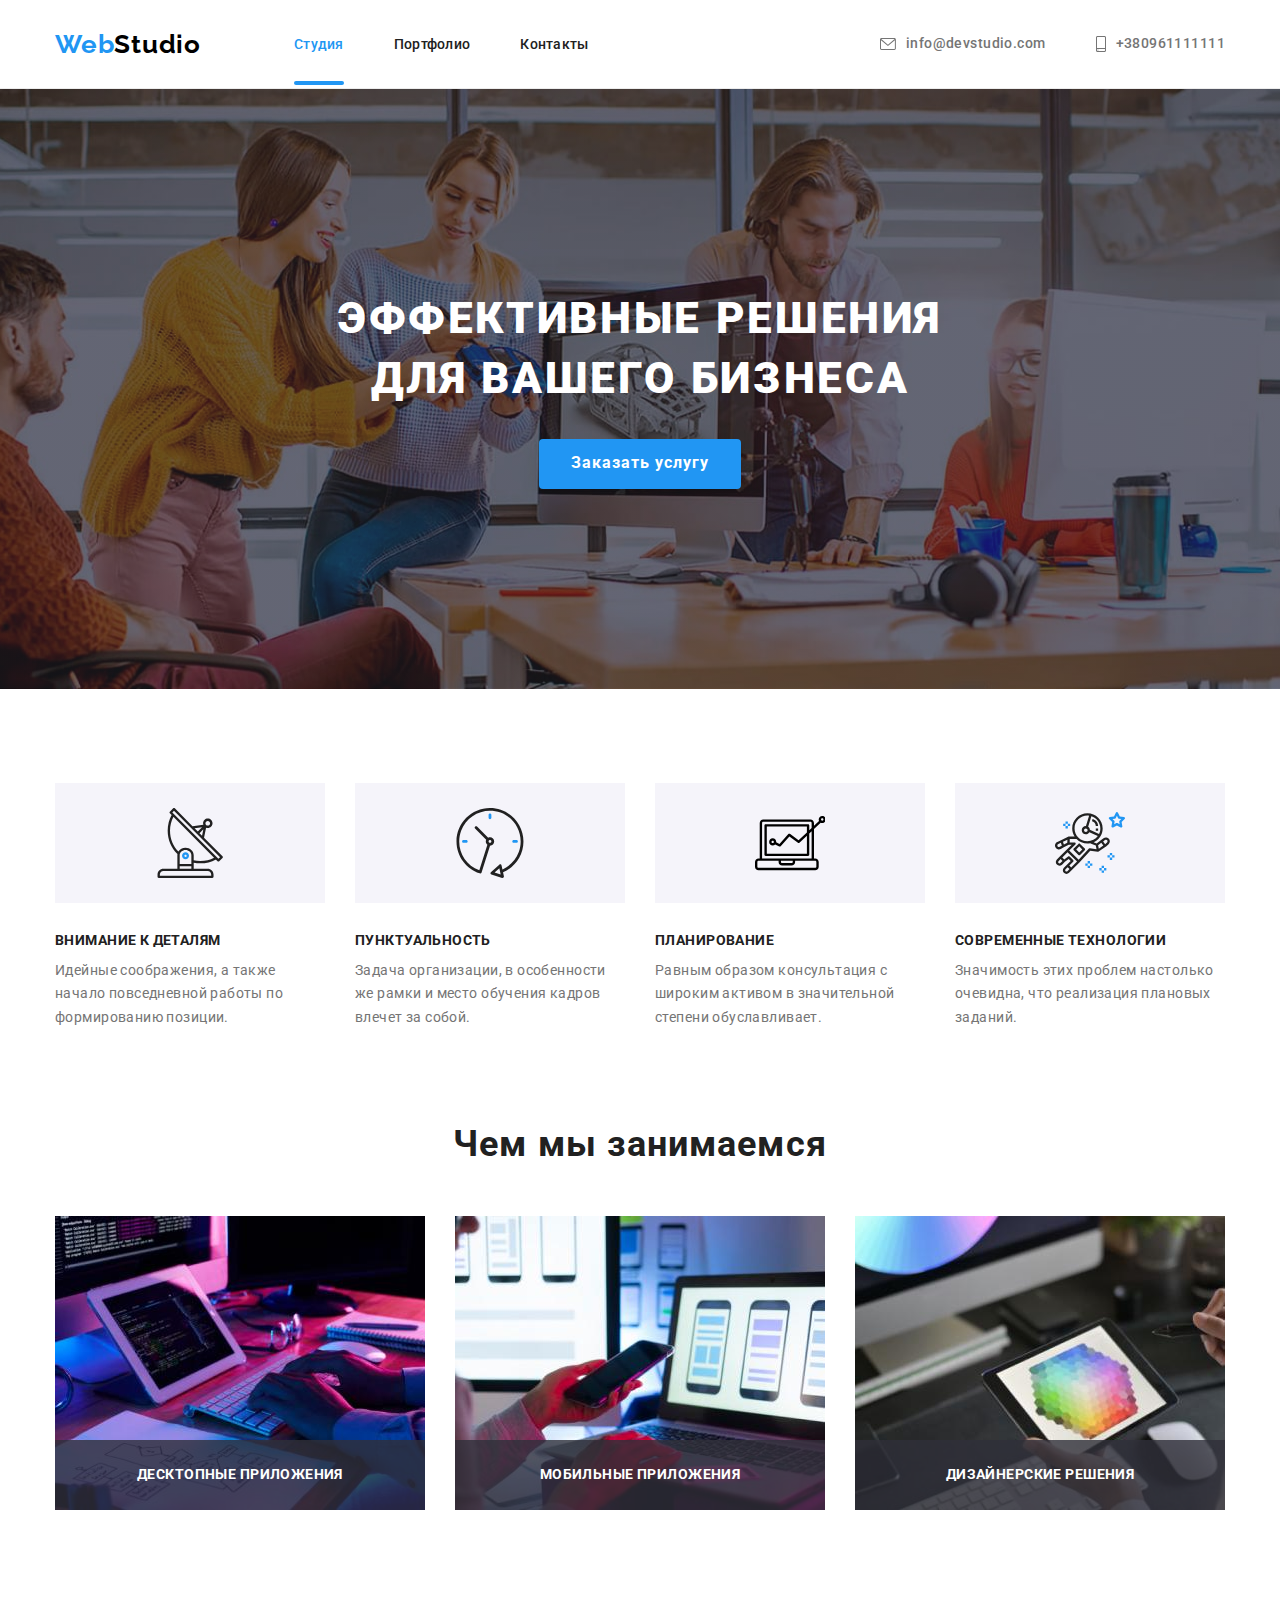
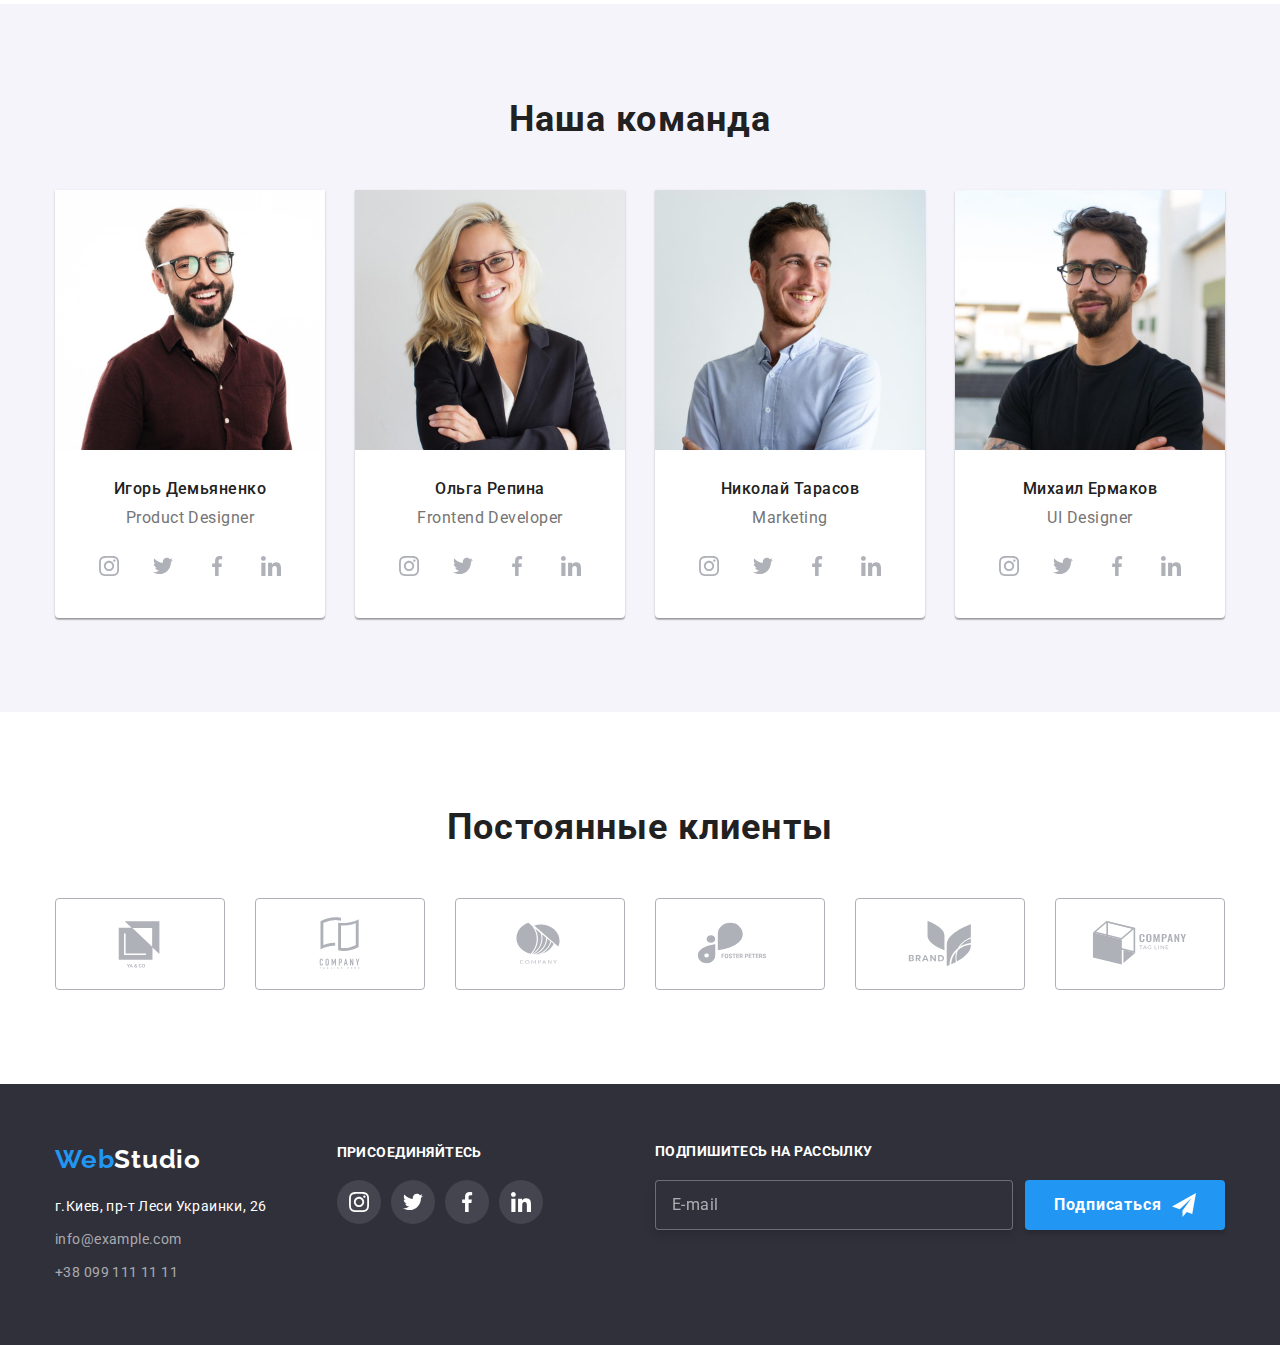
==== commit e77c628d: "ДЗ Выполнено" ====
--- a/index.html
+++ b/index.html
@@ -477,10 +477,30 @@
             </li>
           </ul>
         </div>
+        <div class="footer-mailing">
+          <p class="footer-mailing-title">Подпишитесь на рассылку</p>
+          <form action="#" class="footer-mailing-form">
+            <label for="input-email"></label>
+            <input
+              id="input-email"
+              name="email"
+              type="email"
+              class="footer-mailling-input"
+              placeholder="E-mail"
+            />
+            <button type="submit" class="footer-mailling-btn">
+              Подписаться
+              <svg class="footer-mailling-icon" width="24" height="24">
+                <use href="./images/symbol-defs.svg#icon-send"></use>
+              </svg>
+            </button>
+          </form>
+        </div>
       </div>
     </footer>
 
-    <div class="backdrop" data-modal>
+    <!-------------- Модальное окно ----------------->
+    <div class="backdrop is-hidden" data-modal>
       <div class="backdrop-modal">
         <button class="backdrop-close" type="button" data-modal-close>
           <svg class="backdrop-icon" width="11px" height="11px">
@@ -491,30 +511,61 @@
         <form action="#" class="modal-form">
           <div class="modal-field">
             <label for="name" class="modal-label">Имя</label>
-            <input type="text" name="name" class="modal-input" id="name" />
+
+            <div class="input-box">
+              <input type="text" name="name" class="modal-input" id="name" />
+              <svg class="modal-icon" width="18" height="18">
+                <use href="./images/symbol-defs.svg#icon-person-modal"></use>
+              </svg>
+            </div>
           </div>
           <div class="modal-field">
             <label for="tel" class="modal-label">Телефон</label>
-            <input type="text" name="tel" class="modal-input" id="tel" />
+
+            <div class="input-box">
+              <input type="text" name="tel" class="modal-input" id="tel" />
+              <svg class="modal-icon" width="18" height="18">
+                <use href="./images/symbol-defs.svg#icon-phone-modal"></use>
+              </svg>
+            </div>
           </div>
           <div class="modal-field">
             <label for="email" class="modal-label">Почта</label>
-            <input type="text" name="email" class="modal-input" id="email" />
+
+            <div class="input-box">
+              <input type="text" name="email" class="modal-input" id="email" />
+              <svg class="modal-icon" width="18" height="18">
+                <use href="./images/symbol-defs.svg#icon-email-modal"></use>
+              </svg>
+            </div>
           </div>
           <label for="comment" class="modal-label">Комментарий</label>
           <textarea
             name="feedback"
             id="comment"
-            cols=""
-            rows=""
             class="modal-form-text"
             placeholder="Введите текст"
           ></textarea>
-
-          <input type="checkbox" class="modal-policy" />
-          <span class="modal-policy-text">
-            Соглашаюсь с рассылкой и принимаю Условия договора
-          </span>
+          <div class="policy-box">
+            <input
+              type="checkbox"
+              name="policy"
+              id="policy"
+              class="modal-policy hiden"
+            />
+            <label for="policy" class="modal-policy-text">
+              <span class="policy-check-box">
+                <svg class="policy-icon" width="11" height="8">
+                  <use href="./images/symbol-defs.svg#icon-policy-check"></use>
+                </svg> </span
+              >Соглашаюсь с рассылкой и принимаю &nbsp
+              <span>
+                <a href="" class="policy-link" target="blank"
+                  >Условия договора
+                </a>
+              </span>
+            </label>
+          </div>
           <button type="submit" class="modal-btn">Отправить</button>
         </form>
       </div>
--- a/css/style.css
+++ b/css/style.css
@@ -769,6 +769,15 @@
   background-color: #ffffff;
 }
 
+.backdrop-icon {
+  transition: fill 250ms cubic-bezier(0.4, 0, 0.2, 1);
+}
+
+.backdrop-icon:hover,
+.backdrop-icon:focus {
+  fill: var(--accent);
+}
+
 .is-hidden {
   visibility: hidden;
   opacity: 0;
@@ -778,7 +787,7 @@
 .modal-title {
   font-weight: 700;
   font-size: 20px;
-  line-height: 0.86;
+  line-height: 1.15;
   text-align: center;
   letter-spacing: 0.03em;
   color: #212121;
@@ -795,6 +804,18 @@
   border: 1px solid rgba(33, 33, 33, 0.2);
   box-sizing: border-box;
   border-radius: 4px;
+  cursor: pointer;
+  padding-left: 42px;
+  padding-right: 10px;
+  outline: none;
+}
+
+.modal-input:focus {
+  border-color: var(--accent);
+}
+
+.modal-input:focus:focus + .modal-icon {
+  fill: var(--accent);
 }
 
 .modal-form-text {
@@ -806,6 +827,12 @@
   border-radius: 4px;
   padding: 12px 16px;
   margin-bottom: 20px;
+  outline: none;
+  cursor: pointer;
+}
+
+.modal-form-text:focus {
+  border-color: var(--accent);
 }
 
 .modal-label {
@@ -815,7 +842,7 @@
   font-style: normal;
   font-weight: normal;
   font-size: 12px;
-  line-height: 0.85;
+  line-height: 1.17;
   letter-spacing: 0.01em;
   color: #757575;
 }
@@ -842,13 +869,123 @@
   color: rgba(117, 117, 117, 0.5);
 }
 
+.input-box {
+  position: relative;
+}
+
+.modal-icon {
+  position: absolute;
+  left: 12px;
+  top: 50%;
+  transform: translateY(-50%);
+}
+
 .modal-policy-text {
   font-size: 14px;
   line-height: 1.71;
   letter-spacing: 0.03em;
   color: #757575;
-}
-
-.modal-policy {
+  display: flex;
+  align-items: center;
   margin-bottom: 30px;
 }
+
+.policy-link {
+  text-decoration: underline;
+  color: var(--accent);
+  font-size: 14px;
+  line-height: 1.71px;
+  letter-spacing: 0.03em;
+}
+
+.policy-check-box {
+  display: flex;
+  width: 16px;
+  height: 15px;
+  border: 0.2px solid #000000;
+  border-radius: 1px;
+  align-items: center;
+  justify-content: center;
+  margin-right: 7px;
+}
+
+.policy-icon {
+  display: flex;
+  fill: var(--main-title-color);
+}
+
+.modal-policy:checked + .modal-policy-text .policy-check-box {
+  background-color: var(--accent);
+  border: none;
+}
+
+.footer-mailing {
+  margin-left: auto;
+}
+
+.footer-mailing-title {
+  font-weight: 700;
+  font-size: 14px;
+  line-height: 1.14;
+  letter-spacing: 0.03em;
+  text-transform: uppercase;
+  color: #ffffff;
+  margin-bottom: 20px;
+}
+
+.footer-mailing-form {
+  display: flex;
+  align-items: center;
+  justify-content: center;
+}
+
+.footer-mailling-input {
+  margin-right: 12px;
+  width: 358px;
+  height: 50px;
+  border: 1px solid rgba(255, 255, 255, 0.3);
+  box-sizing: border-box;
+  filter: drop-shadow(0px 4px 4px rgba(0, 0, 0, 0.15));
+  border-radius: 4px;
+  background-color: var(--background);
+  outline: none;
+  padding: 15px 16px;
+  font-weight: normal;
+  font-size: 16px;
+  line-height: 1.25;
+  letter-spacing: 0.03em;
+  color: var(--main-title-color);
+}
+
+.footer-mailling-input::placeholder {
+  font-weight: normal;
+  font-size: 16px;
+  line-height: 1.25;
+  letter-spacing: 0.03em;
+  color: rgba(255, 255, 255, 0.6);
+}
+
+.footer-mailling-input:focus {
+  border-color: var(--accent);
+}
+
+.footer-mailling-btn {
+  width: 200px;
+  height: 50px;
+  background: #2196f3;
+  box-shadow: 0px 4px 4px rgba(0, 0, 0, 0.15);
+  border-radius: 4px;
+  font-weight: 700;
+  font-size: 16px;
+  line-height: 1.87;
+  letter-spacing: 0.06em;
+  color: #ffffff;
+  border-color: transparent;
+  display: flex;
+  align-items: center;
+  justify-content: center;
+}
+
+.footer-mailling-icon {
+  margin-left: 10px;
+}
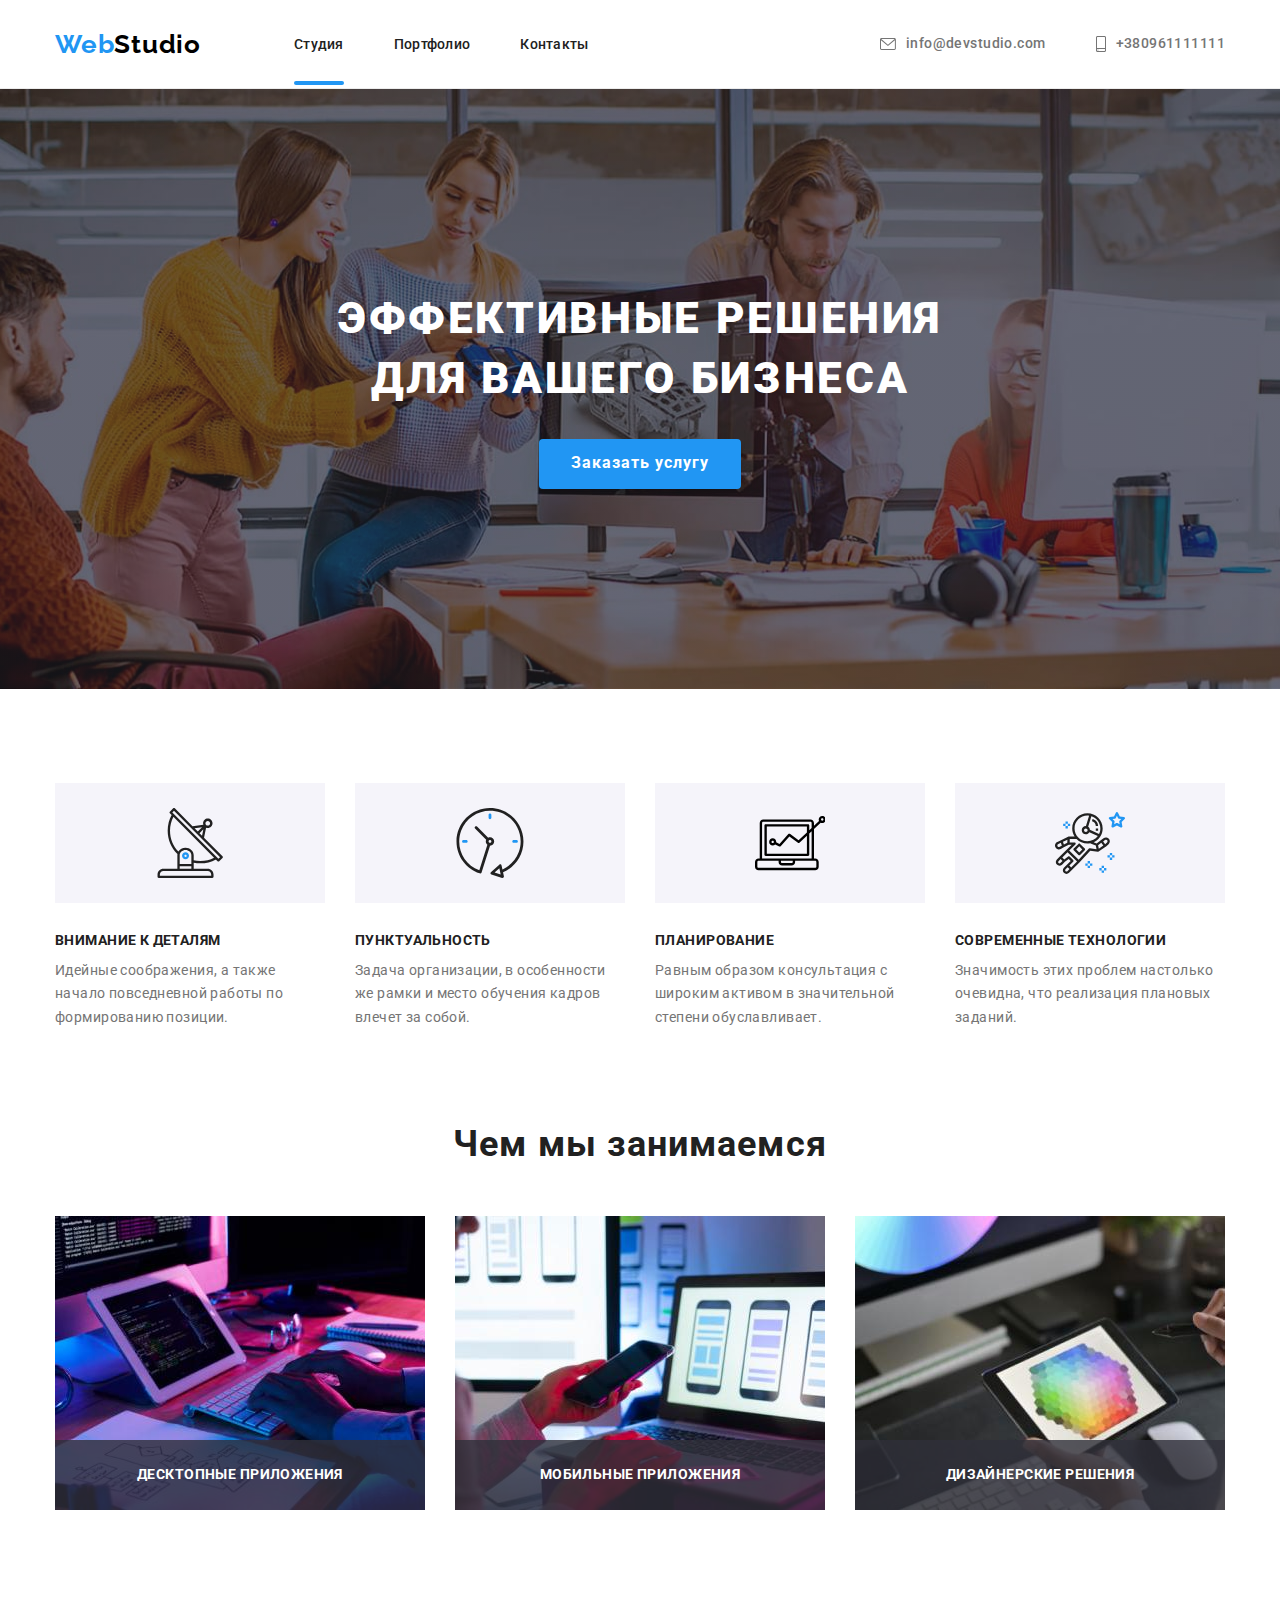
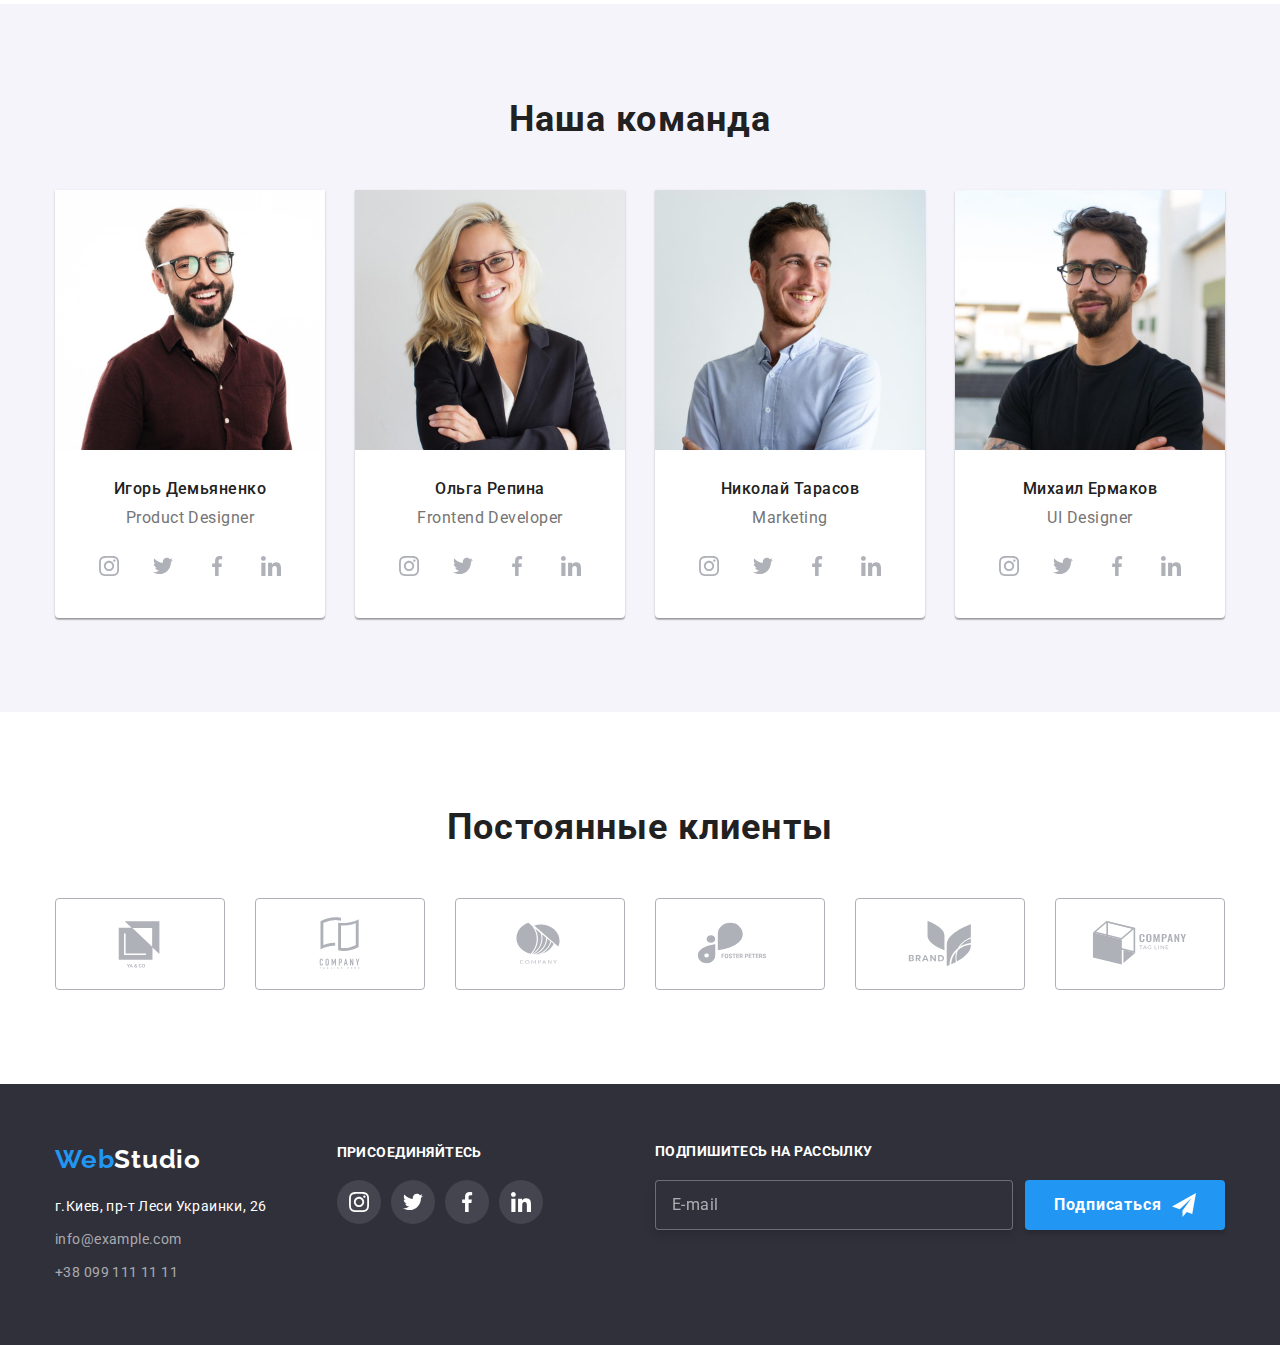
==== commit 944c0740: "SASS готово" ====
--- a/index.html
+++ b/index.html
@@ -19,6 +19,7 @@
       referrerpolicy="no-referrer"
     />
     <link rel="stylesheet" href="./css/style.css" />
+    <link rel="stylesheet" href="./css/main.min.css" />
   </head>
   <body>
     <!--Шапка-->
@@ -499,7 +500,8 @@
       </div>
     </footer>
 
-    <!-------------- Модальное окно ----------------->
+    <!-- Модальное окно -->
+
     <div class="backdrop is-hidden" data-modal>
       <div class="backdrop-modal">
         <button class="backdrop-close" type="button" data-modal-close>
@@ -558,7 +560,7 @@
                 <svg class="policy-icon" width="11" height="8">
                   <use href="./images/symbol-defs.svg#icon-policy-check"></use>
                 </svg> </span
-              >Соглашаюсь с рассылкой и принимаю &nbsp
+              >Соглашаюсь с рассылкой и принимаю &nbsp;
               <span>
                 <a href="" class="policy-link" target="blank"
                   >Условия договора
--- a/css/style.css
+++ b/css/style.css
@@ -773,8 +773,8 @@
   transition: fill 250ms cubic-bezier(0.4, 0, 0.2, 1);
 }
 
-.backdrop-icon:hover,
-.backdrop-icon:focus {
+.backdrop-close:hover,
+.backdrop-close:focus .backdrop-icon {
   fill: var(--accent);
 }
 
--- a/css/main.min.css
+++ b/css/main.min.css
@@ -0,0 +1,2 @@
+:root{--main-title-color: #ffffff;--second-title-color: #212121;--main-text-color: #757575;--second-text-color: rgba(255, 255, 255, 0.6);--accent: #2196f3;--background: #2f303a;--background-portfolio-btn: #f5f4fa}body{font-family:"Roboto", Sans-serif;color:var(--main-text-color)}p,h1,h2,h3,h4,h5,h6{margin:0}ul{margin:0;padding:0;list-style:none}a{text-decoration:none}button{cursor:pointer;font-family:inherit}.container{width:1200px;padding-left:15px;padding-right:15px;margin:0 auto}.current{color:var(--accent)}.hiden{position:absolute;width:1px;height:1px;margin:-1px;border:0;padding:0;white-space:nowrap;clip-path:inset(100%);clip:rect(0 0 0 0);overflow:hidden}.section{padding-top:94px}.is-hidden{visibility:hidden;opacity:0;pointer-events:none}.header-logo{font-family:Raleway, sans-serif;font-style:normal;font-weight:bold;font-size:26px;line-height:1.19;letter-spacing:0.03em;color:var(--accent);margin-right:93px}.header-peace-logo{color:#000000}.header-logo:focus{color:var(--accent)}.header-item:not(:last-child){margin-right:50px}.header-link{font-weight:500;font-size:14px;line-height:1.33;letter-spacing:0.02em;color:var(--second-title-color);padding-top:32px;padding-bottom:32px;display:block;transition:color 250ms cubic-bezier(0.4, 0, 0.2, 1);position:relative}.header-link:hover,.header-link:focus{color:var(--accent)}.header-link.current::after{content:"";width:100%;height:4px;background-color:var(--accent);position:absolute;bottom:0;left:0;border-radius:2px}.header-navigation{display:flex;align-items:center}.header-list{display:flex}.header-container{display:flex}header{border:1px solid #ececec;border-top:none;border-left:none;border-right:none}.header-mailtel{display:flex;align-items:center;margin-left:auto}.mail-item{margin-right:50px}.header-mail,.header-tel{font-weight:500;font-size:14px;line-height:1.71;letter-spacing:0.03em;color:var(--main-text-color);padding-top:32px;padding-bottom:32px;display:flex;align-items:center;transition:color 250ms cubic-bezier(0.4, 0, 0.2, 1)}.header-mail:hover,.header-mail:focus{color:var(--accent)}.header-tel:hover,.header-tel:focus{color:var(--accent)}.mailtel-icon{margin-right:10px;fill:currentColor}.hero-title{align-content:center;margin-bottom:30px}.hero{background-image:linear-gradient(to right, rgba(47,48,58,0.4), rgba(47,48,58,0.4)),url(../images/background.jpg);background-repeat:no-repeat;background-position:center;background-size:cover;margin:0 auto;max-width:1600px;padding-top:200px;padding-bottom:200px}.hero-title{font-weight:900;font-size:44px;line-height:1.36;text-align:center;letter-spacing:0.06em;text-transform:uppercase;color:var(--main-title-color)}.hero-button{font-family:inherit;font-weight:bold;font-size:16px;line-height:1, 87;display:flex;align-items:center;text-align:center;letter-spacing:0.06em;color:var(--main-title-color);background-color:var(--accent);border:transparent;border-radius:4px;cursor:pointer;min-height:50px;min-width:200;margin:0 auto;display:block;padding:10px 32px;box-shadow:0px 4px 4px rgba(0,0,0,0.15)}.aboutus-title{font-weight:700;font-size:14px;line-height:1.14;letter-spacing:0.03em;text-transform:uppercase;color:var(--second-title-color);margin-bottom:10px}.aboutus-text{font-size:14px;line-height:1.71;letter-spacing:0.03em;color:var(--main-text-color);width:270px}.aboutus-list{display:flex}.aboutus-item:not(:last-child){margin-right:30px}.aboutus-icon-box{display:flex;align-items:center;justify-content:center;width:270px;height:120px;margin-bottom:30px;background-color:var(--background-portfolio-btn)}.ourwork-title{font-weight:bold;font-size:36px;line-height:1.16;text-align:center;letter-spacing:0.03em;color:var(--second-title-color);margin-bottom:50px}.ourwork-list{display:flex;justify-content:space-between}.ourwork{padding-bottom:94px}.ourwork-link{position:relative}.ourwork-subtitle{position:absolute;bottom:0;left:0;font-weight:bold;font-size:14px;line-height:1.14;text-align:center;letter-spacing:0.03em;text-transform:uppercase;color:#ffffff;background-color:rgba(47,48,58,0.8);width:370px;height:70px;display:flex;align-items:center;justify-content:center}.team{font-weight:700;font-size:36px;line-height:42px;text-align:center;letter-spacing:0.03em;color:var(--second-title-color);margin-bottom:50px}.team-title{font-weight:500;font-size:16px;line-height:1.18;text-align:center;letter-spacing:0.03em;color:var(--second-title-color);margin-bottom:10px}.team-text{font-size:16px;line-height:1.18;text-align:center;letter-spacing:0.03em;color:var(--main-text-color);margin-bottom:16px}.ourteam-titletext{padding-top:30px;padding-bottom:30px}.ourteam-item{display:flex;justify-content:space-between}.ourteam{background-color:var(--background-portfolio-btn);padding-bottom:94px}.outteam-icon-list{display:flex;justify-content:center}.ourteam-icon-item{width:44px;height:44px}.ourteam-icon-item:not(:last-child){margin-right:10px}.ourteam-icon-link{width:100%;height:100%;display:block;border-radius:50%;display:flex;align-items:center;justify-content:center;color:#afb1b8;transition-property:color, background-color;transition-duration:250ms;transition-timing-function:cubic-bezier(0.4, 0, 0.2, 1)}.ourteam-icon-link:hover,.ourteam-icon-link:focus{background-color:var(--accent);color:#ffffff}.ourteam-icon{fill:currentColor}.ourteam-list{background-color:#ffffff;box-shadow:0px 1px 3px rgba(0,0,0,0.12),0px 1px 1px rgba(0,0,0,0.14),0px 2px 1px rgba(0,0,0,0.2);border-radius:0px 0px 4px 4px}.clients{padding-top:94px;padding-bottom:94px}.clients-title{font-weight:700;font-size:36px;line-height:42px;text-align:center;letter-spacing:0.03em;color:var(--second-title-color);margin-bottom:50px}.clients-list{display:flex}.clients-item{display:flex;width:170px;height:92px;align-items:center;justify-content:center}.clients-link{width:170px;height:92px;display:flex;align-items:center;justify-content:center;color:#afb1b8;box-sizing:border-box;border:1px solid #afb1b8;border-radius:4px;transition-property:color, background-color, border-color;transition-duration:250ms;transition-timing-function:cubic-bezier(0.4, 0, 0.2, 1)}.clients-link:hover,.clients-link:focus{color:var(--accent);border-color:var(--accent)}.clients-icon{fill:currentColor}.clients-item:not(:last-child){margin-right:30px}.footer{background-color:var(--background);padding-top:60px;padding-bottom:60px}.footer-logo{font-family:Raleway;font-style:normal;font-weight:bold;font-size:26px;line-height:1.19;letter-spacing:0.03em;color:var(--accent);margin-bottom:20px;display:block}.footer-peace-logo{font-family:Raleway;font-style:normal;font-weight:bold;font-size:26px;line-height:1.19;letter-spacing:0.03em;color:var(--main-title-color)}.location{font-style:normal;font-size:14px;line-height:1.71;letter-spacing:0.03em;color:var(--main-title-color);margin-bottom:9px;display:block;transition-property:color, background-color;transition-duration:250ms;transition-timing-function:cubic-bezier(0.4, 0, 0.2, 1)}.mail{font-style:normal;font-size:14px;line-height:1.71;letter-spacing:0.03em;color:var(--second-text-color);margin-bottom:9px;display:block;transition-property:color, background-color;transition-duration:250ms;transition-timing-function:cubic-bezier(0.4, 0, 0.2, 1)}.tel{font-style:normal;font-size:14px;line-height:1.71;letter-spacing:0.03em;color:var(--second-text-color);transition-property:color, background-color;transition-duration:250ms;transition-timing-function:cubic-bezier(0.4, 0, 0.2, 1)}.tel:hover,.tel:focus{color:var(--accent)}.mail:hover,.mail:focus{color:var(--accent)}.location:hover,.location:focus{color:var(--accent)}.join-title{font-family:Roboto;font-style:normal;font-weight:bold;font-size:14px;line-height:16px;letter-spacing:0.03em;text-transform:uppercase;color:var(--main-title-color);margin-bottom:20px}.join{margin-left:70px}.join-list{display:flex;justify-content:center}.join-link{width:44px;height:44px;background-color:rgba(255,255,255,0.1);border-radius:50%;display:flex;align-items:center;justify-content:center;transition-property:background-color;transition-duration:250ms;transition-timing-function:cubic-bezier(0.4, 0, 0.2, 1)}.join-item:not(:last-child){margin-right:10px}.footer-box{display:flex;justify-content:baseline}.join-link{color:var(--main-title-color)}.join-link:hover,.join-link:focus{background-color:var(--accent)}.join-icon{fill:currentColor}.footer-mailing{margin-left:auto}.footer-mailing-title{font-weight:700;font-size:14px;line-height:1.14;letter-spacing:0.03em;text-transform:uppercase;color:#ffffff;margin-bottom:20px}.footer-mailing-form{display:flex;align-items:center;justify-content:center}.footer-mailling-input{margin-right:12px;width:358px;height:50px;border:1px solid rgba(255,255,255,0.3);box-sizing:border-box;filter:drop-shadow(0px 4px 4px rgba(0,0,0,0.15));border-radius:4px;background-color:var(--background);outline:none;padding:15px 16px;font-weight:normal;font-size:16px;line-height:1.25;letter-spacing:0.03em;color:var(--main-title-color)}.footer-mailling-input::placeholder{font-weight:normal;font-size:16px;line-height:1.25;letter-spacing:0.03em;color:rgba(255,255,255,0.6)}.footer-mailling-input:focus{border-color:var(--accent)}.footer-mailling-btn{width:200px;height:50px;background:#2196f3;box-shadow:0px 4px 4px rgba(0,0,0,0.15);border-radius:4px;font-weight:700;font-size:16px;line-height:1.87;letter-spacing:0.06em;color:#ffffff;border-color:transparent;display:flex;align-items:center;justify-content:center}.footer-mailling-icon{margin-left:10px}.backdrop{width:100vw;height:100vh;background-color:rgba(0,0,0,0.2);position:fixed;top:0;transition:opacity 1000ms, visibility 1000ms}.backdrop.is-hidden .backdrop-modal{transform:translateX(2000px);transition:transform 1000ms}.backdrop-modal{width:528px;min-height:581px;background-color:var(--main-title-color);box-shadow:0px 1px 3px rgba(0,0,0,0.12),0px 1px 1px rgba(0,0,0,0.14),0px 2px 1px rgba(0,0,0,0.2);border-radius:4px;position:absolute;top:50%;left:50%;transform:translate(-50%, -50%);transition:transform 1000ms;padding:40px 40px}.backdrop-close{width:30px;height:30px;border:1px solid rgba(0,0,0,0.1);border-radius:50%;position:absolute;top:8px;right:8px;background-color:#ffffff}.backdrop-icon{transition:fill 250ms cubic-bezier(0.4, 0, 0.2, 1)}.backdrop-close:hover,.backdrop-close:focus .backdrop-icon{fill:var(--accent)}.modal-title{font-weight:700;font-size:20px;line-height:1.15;text-align:center;letter-spacing:0.03em;color:#212121;margin-bottom:12px}.modal-field{margin-bottom:10px}.modal-input{width:100%;height:40px;border:1px solid rgba(33,33,33,0.2);box-sizing:border-box;border-radius:4px;cursor:pointer;padding-left:42px;padding-right:10px;outline:none}.modal-input:focus{border-color:var(--accent)}.modal-input:focus:focus+.modal-icon{fill:var(--accent)}.modal-form-text{width:100%;height:120px;resize:none;border:1px solid rgba(33,33,33,0.2);box-sizing:border-box;border-radius:4px;padding:12px 16px;margin-bottom:20px;outline:none;cursor:pointer}.modal-form-text:focus{border-color:var(--accent)}.modal-label{display:block;margin-bottom:4px;font-family:Roboto;font-style:normal;font-weight:normal;font-size:12px;line-height:1.17;letter-spacing:0.01em;color:#757575}.modal-btn{width:200px;height:50px;display:block;margin:0 auto;background:#188ce8;box-shadow:0px 4px 4px rgba(0,0,0,0.15);border-radius:4px;border:none;font-size:16px;line-height:1.87;letter-spacing:0.06em;color:#ffffff}.modal-form-text::placeholder{font-size:12px;line-height:1.16;letter-spacing:0.01em;color:rgba(117,117,117,0.5)}.input-box{position:relative}.modal-icon{position:absolute;left:12px;top:50%;transform:translateY(-50%)}.modal-policy-text{font-size:14px;line-height:1.71;letter-spacing:0.03em;color:#757575;display:flex;align-items:center;margin-bottom:30px}.policy-link{text-decoration:underline;color:var(--accent);font-size:14px;line-height:1.71px;letter-spacing:0.03em}.policy-check-box{display:flex;width:16px;height:15px;border:0.2px solid #000000;border-radius:1px;align-items:center;justify-content:center;margin-right:7px}.policy-icon{display:flex;fill:var(--main-title-color)}.modal-policy:checked+.modal-policy-text .policy-check-box{background-color:var(--accent);border:none}.btn-item:hover,.btn-item:focus{color:var(--main-title-color);background-color:var(--accent);box-shadow:0px 3px 1px rgba(0,0,0,0.1),0px 1px 2px rgba(0,0,0,0.08),0px 2px 2px rgba(0,0,0,0.12)}.btn-item{font-family:inherit;font-weight:500;font-size:16px;line-height:1.62;text-align:center;letter-spacing:0.03em;color:var(--second-title-color);background-color:var(--background-portfolio-btn);border:transparent;border-radius:4px;cursor:pointer;min-height:38px;padding:6px 22px;transition-property:color, background-color, box-shadow;transition-duration:250ms;transition-timing-function:cubic-bezier(0.4, 0, 0.2, 1)}.main-btn:not(:last-child){margin-right:8px}.main{padding-top:94px;padding-bottom:94px}.main-title{font-weight:700;font-size:18px;line-height:2;letter-spacing:0.06em;color:var(--second-title-color);margin-bottom:4px}.main-text{font-size:16px;line-height:1.87;letter-spacing:0.03em;color:var(--main-text-color)}.main-buttons{margin-bottom:50px;display:flex;justify-content:center}.main-list{display:flex;flex-wrap:wrap}.main-link{margin-right:30px;margin-bottom:30px;transition-property:box-shadow;transition-duration:250ms;transition-timing-function:cubic-bezier(0.4, 0, 0.2, 1)}.main-link:hover .main-drop-info{transform:translateY(0)}.main-drop-block{position:relative;overflow:hidden}.main-drop-info{position:absolute;top:0;left:0;background-color:rgba(33,150,243,0.9);width:100%;height:100%;padding:63px 24px;font-family:Roboto;font-size:18px;line-height:1.56;letter-spacing:0.03em;color:var(--main-title-color);transform:translateY(100%);transition-property:transform;transition-duration:250ms;transition-timing-function:cubic-bezier(0.4, 0, 0.2, 1)}.main-link:nth-child(3n){margin-right:0px}.main-border{border:1px solid #eeeeee;box-sizing:border-box;border-top:none;padding:20px 24px}img{display:block;max-width:100%;height:auto}.main-link:hover{box-shadow:0px 1px 3px rgba(0,0,0,0.12),0px 1px 1px rgba(0,0,0,0.14),0px 2px 1px rgba(0,0,0,0.2)}
+/*# sourceMappingURL=main.min.css.map */